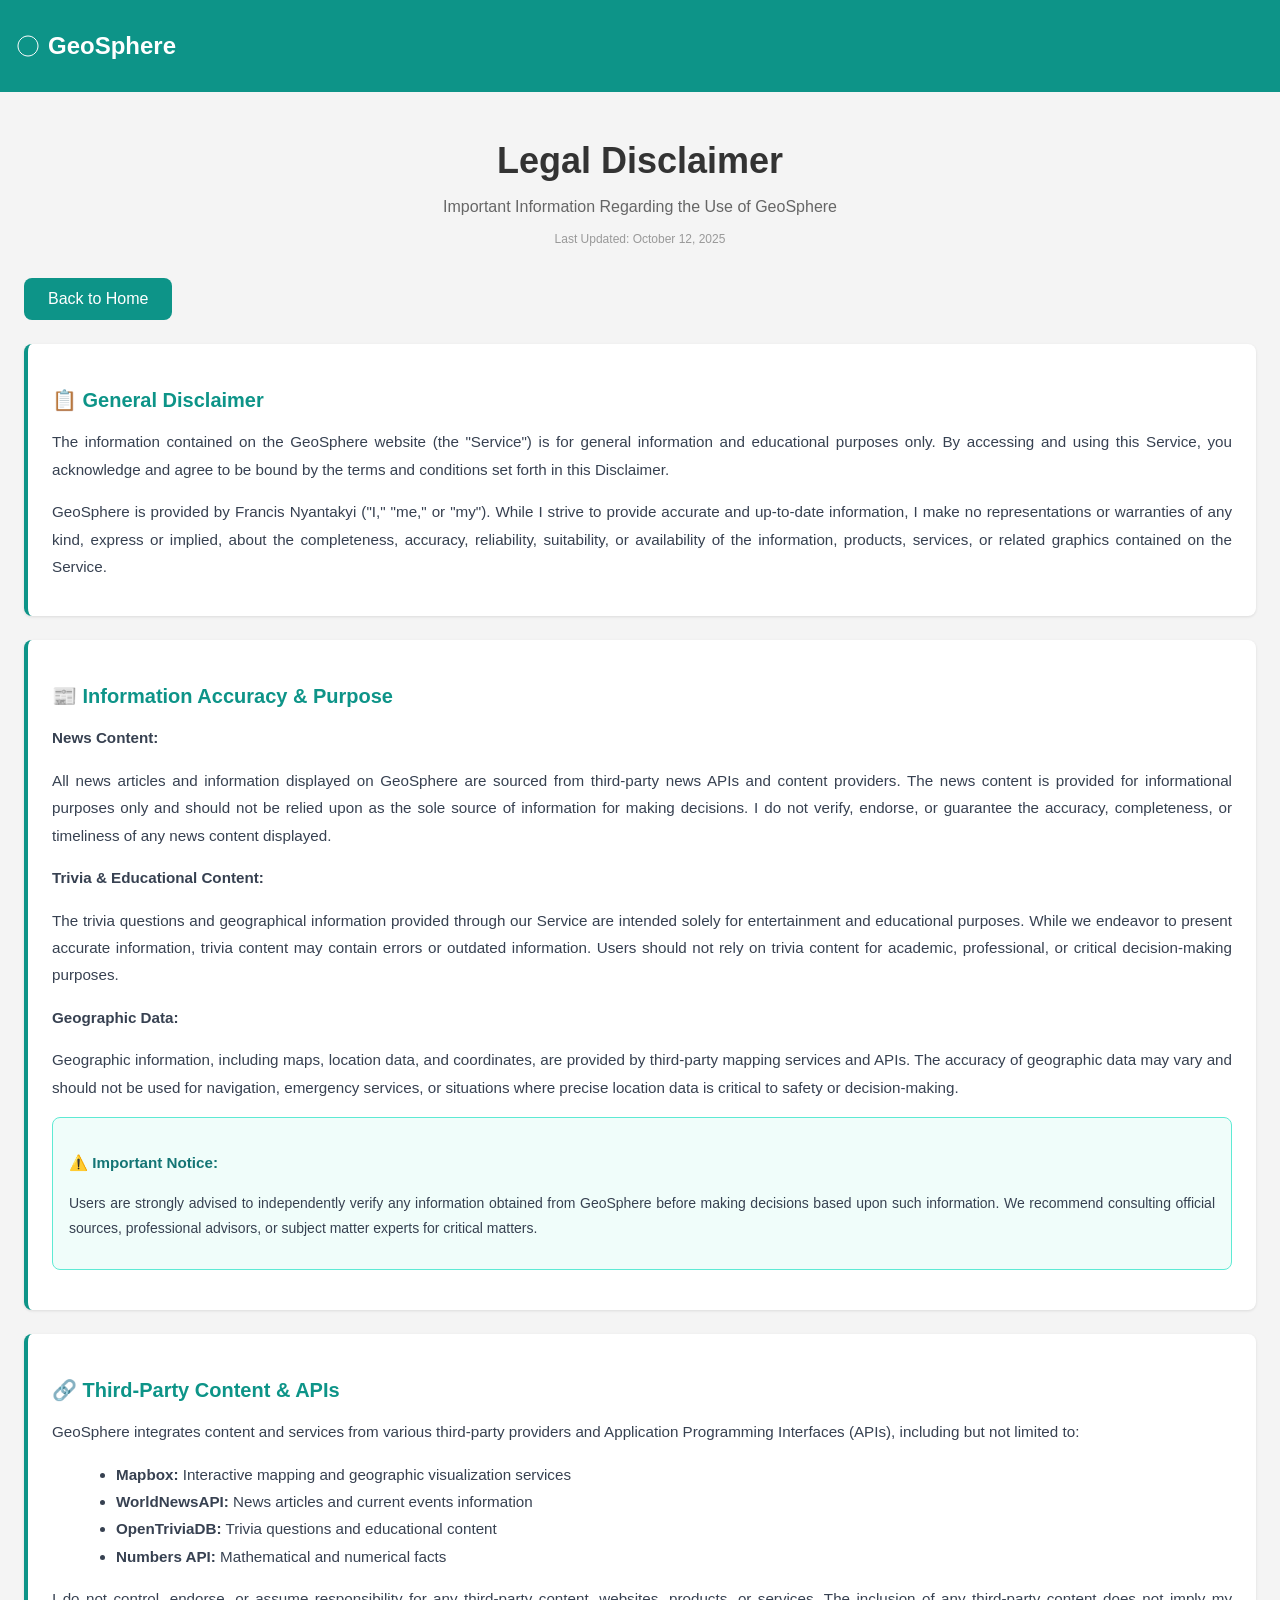
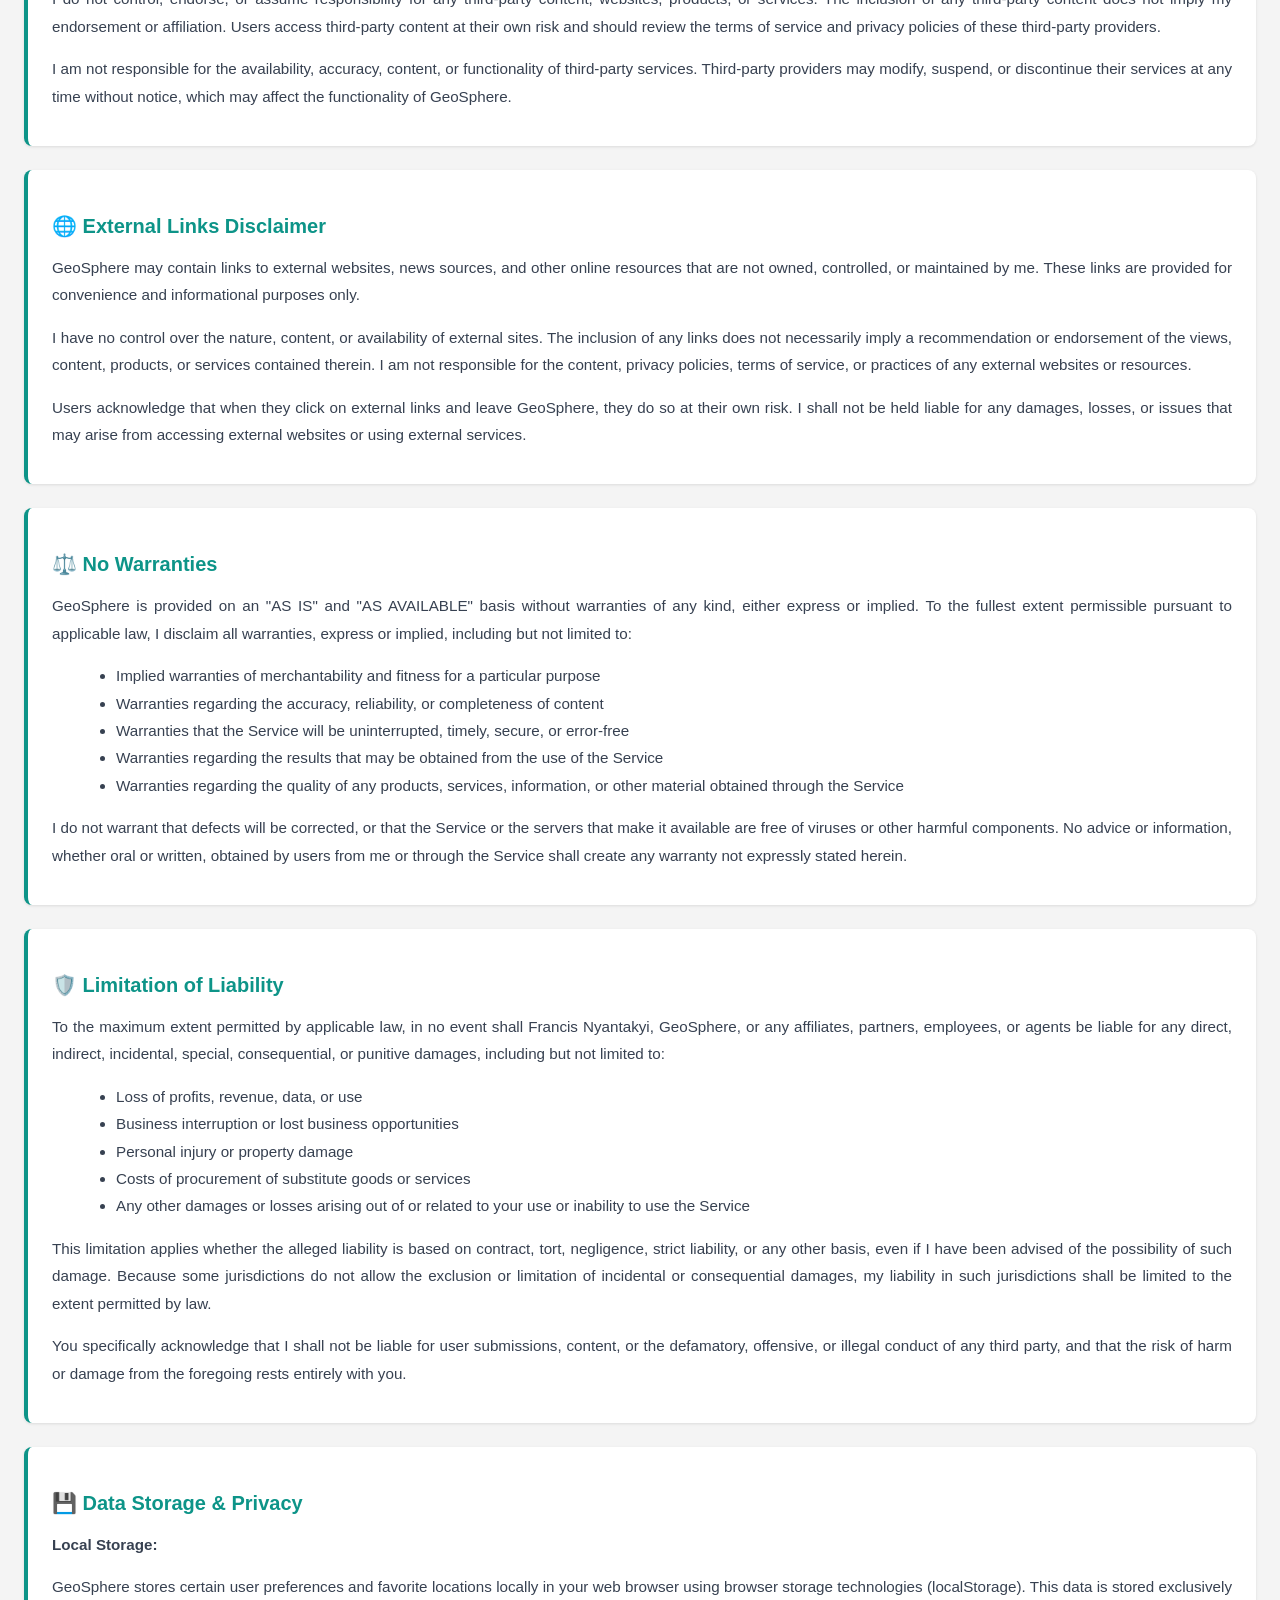
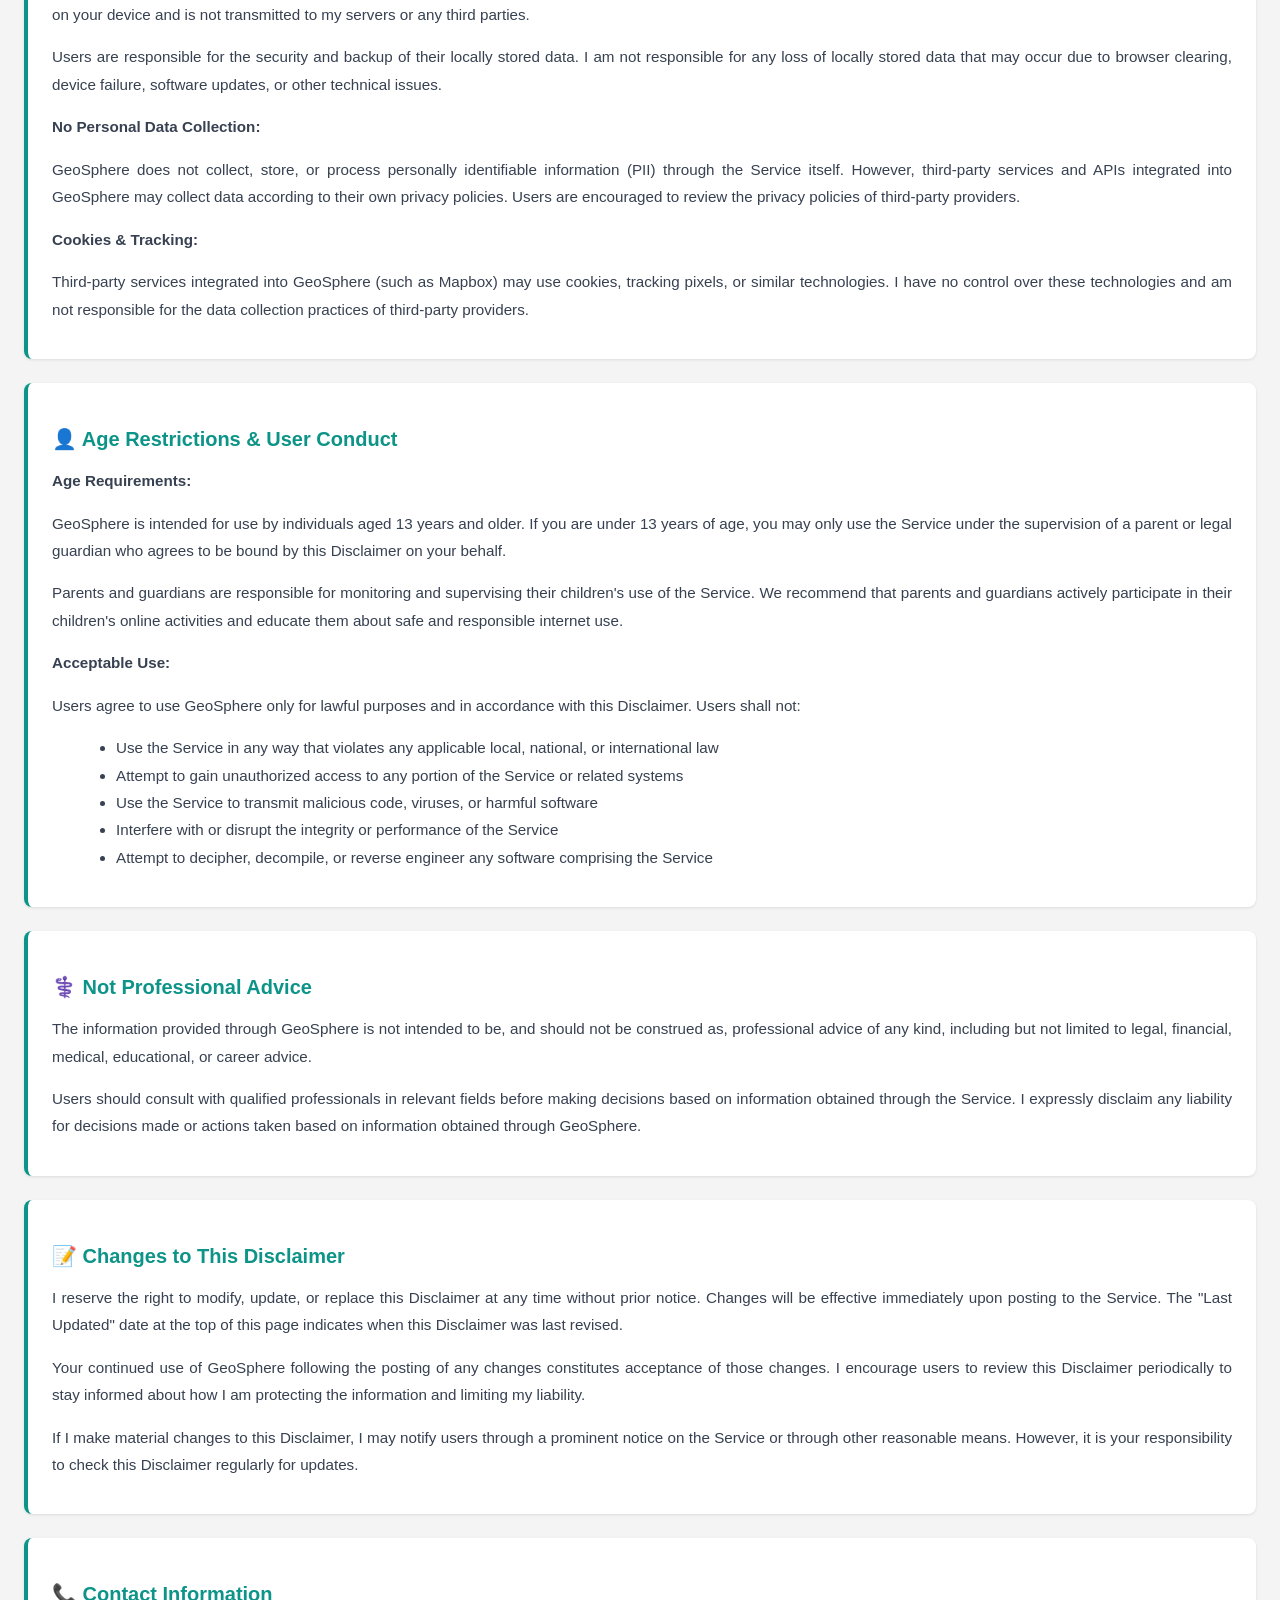
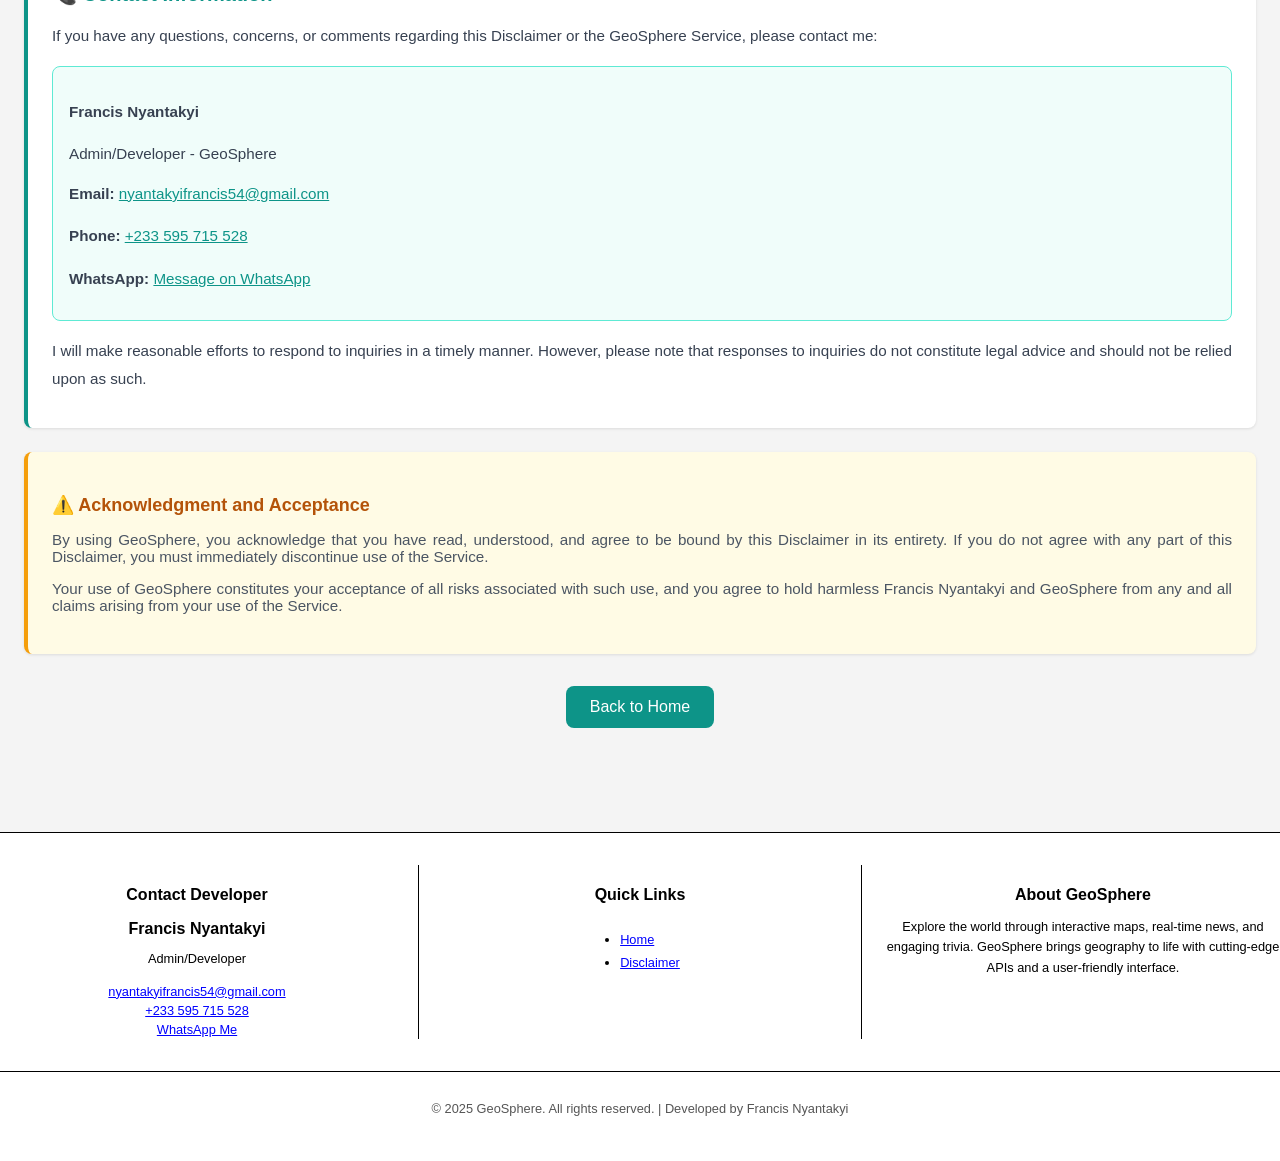
==== disclaimer.html @ 0ee75114 "final" ====
<!DOCTYPE html>
<html lang="en">

<head>
    <meta charset="UTF-8">
    <meta name="viewport" content="width=device-width, initial-scale=1.0">
    <meta name="description" content="GeoSphere Disclaimer - Terms, conditions, and legal information">
    <title>Disclaimer - GeoSphere</title>
    <link rel="icon" href="logo.png" type="image/png">

    <link href="https://api.mapbox.com/mapbox-gl-js/v3.15.0/mapbox-gl.css" rel="stylesheet">
    <script src="https://api.mapbox.com/mapbox-gl-js/v3.15.0/mapbox-gl.js"></script>

    <style>
        body {
            font-family: Arial, sans-serif;
            background-color: #f4f4f4;
            /* Equivalent to bg-gray-100 */
            color: #333;
            /* Equivalent to text-gray-800 */
            margin: 0;
            padding: 0;
        }

        .header {
            padding: 1rem;
            background-color: #0d9488;
            /* Equivalent to bg-teal-600 */
            color: white;
            display: flex;
            justify-content: space-between;
            align-items: center;
        }

        .header h1 {
            font-size: 1.5rem;
            font-weight: bold;
            display: flex;
            align-items: center;
            gap: 0.5rem;
        }

        .search-form {
            display: flex;
        }

        .search-input {
            padding: 0.5rem;
            border: 1px solid #ccc;
            border-radius: 0.25rem 0 0 0.25rem;
            color: black;
        }

        .search-button {
            background-color: white;
            color: #0d9488;
            padding: 0.5rem 1rem;
            border: none;
            border-radius: 0 0.25rem 0.25rem 0;
            font-weight: bold;
            cursor: pointer;
            transition: background-color 0.3s;
        }

        .main-container {
            max-width: 80rem;
            /* Adjusted for large container */
            margin: 0 auto;
            padding: 1.5rem;
        }

        /* Disclaimer Page Specific Styles (Kept as requested) */
        .disclaimer-section {
            background: white;
            border-left: 4px solid #0d9488;
            padding: 1.5rem;
            margin-bottom: 1.5rem;
            border-radius: 0.5rem;
            box-shadow: 0 1px 3px rgba(0, 0, 0, 0.1);
        }

        .disclaimer-section h3 {
            color: #0d9488;
            font-size: 1.25rem;
            font-weight: bold;
            margin-bottom: 1rem;
        }

        .disclaimer-section p,
        .disclaimer-section ul {
            color: #374151;
            line-height: 1.8;
            margin-bottom: 0.75rem;
        }

        .disclaimer-section ul {
            list-style-type: disc;
            margin-left: 1.5rem;
        }

        .legal-text {
            font-size: 0.95rem;
            text-align: justify;
        }

        /* Back to Home Button Styling */
        .back-home-button {
            display: inline-flex;
            align-items: center;
            gap: 0.5rem;
            background-color: #0d9488;
            color: white;
            padding: 0.75rem 1.5rem;
            border-radius: 0.5rem;
            text-decoration: none;
            transition: transform 0.2s;
        }

        .back-home-button:hover {
            background-color: #0b7a6f;
            transform: scale(1.05);
        }
    </style>
</head>

<body>

    <header class="header">
        <h1>
            <svg style="width: 1.5rem; height: 1.5rem;" viewBox="0 0 24 24" fill="none" stroke="currentColor">
                <path d="M12 2C6.48 2 2 6.48 2 12s4.48 10 10 10 10-4.48 10-10S17.52 2 12 2z">
                    <path d="M2 12h20">
                        <path
                            d="M12 2a15.3 15.3 0 0 1 4 10 15.3 15.3 0 0 1-4 10 15.3 15.3 0 0 1-4-10 15.3 15.3 0 0 1 4-10z">
            </svg>
            GeoSphere

    </header>

    <div class="main-container">

        <div style="text-align: center; margin-bottom: 2rem; margin-top: 1.5rem;">
            <h1 style="font-size: 2.25rem; font-weight: bold; color: #333; margin-bottom: 0.75rem;">Legal Disclaimer
            </h1>
            <p style="color: #666;">Important Information Regarding the Use of GeoSphere</p>
            <p style="font-size: 0.75rem; color: #999; margin-top: 0.5rem;">Last Updated: October 12, 2025</p>
        </div>

        <div style="margin-bottom: 1.5rem;">
            <a href="index.html" class="back-home-button">
                Back to Home
            </a>
        </div>

        <div class="disclaimer-section">
            <h3>📋 General Disclaimer</h3>
            <div class="legal-text">
                <p>
                    The information contained on the GeoSphere website (the "Service") is for general information and
                    educational purposes only. By accessing and using this Service, you acknowledge and agree to be
                    bound by the terms and conditions set forth in this Disclaimer.
                </p>
                <p>
                    GeoSphere is provided by Francis Nyantakyi ("I," "me," or "my"). While I strive to provide accurate
                    and up-to-date information, I make no representations or warranties of any kind, express or implied,
                    about the completeness, accuracy, reliability, suitability, or availability of the information,
                    products, services, or related graphics contained on the Service.
                </p>
            </div>
        </div>

        <div class="disclaimer-section">
            <h3>📰 Information Accuracy & Purpose</h3>
            <div class="legal-text">
                <p><strong>News Content:</strong></p>
                <p>
                    All news articles and information displayed on GeoSphere are sourced from third-party news APIs and
                    content providers. The news content is provided for informational purposes only and should not be
                    relied upon as the sole source of information for making decisions. I do not verify, endorse, or
                    guarantee the accuracy, completeness, or timeliness of any news content displayed.
                </p>

                <p><strong>Trivia & Educational Content:</strong></p>
                <p>
                    The trivia questions and geographical information provided through our Service are intended solely
                    for entertainment and educational purposes. While we endeavor to present accurate information,
                    trivia content may contain errors or outdated information. Users should not rely on trivia content
                    for academic, professional, or critical decision-making purposes.
                </p>

                <p><strong>Geographic Data:</strong></p>
                <p>
                    Geographic information, including maps, location data, and coordinates, are provided by third-party
                    mapping services and APIs. The accuracy of geographic data may vary and should not be used for
                    navigation, emergency services, or situations where precise location data is critical to safety or
                    decision-making.
                </p>

                <div
                    style="background: #f0fdfa; border: 1px solid #5eead4; padding: 1rem; border-radius: 0.5rem; margin: 1rem 0;">
                    <p style="font-weight: bold; color: #147575; margin-bottom: 0.5rem;">⚠️ Important Notice:</p>
                    <p style="font-size: 0.875rem;">
                        Users are strongly advised to independently verify any information obtained from GeoSphere
                        before making decisions based upon such information. We recommend consulting official sources,
                        professional advisors, or subject matter experts for critical matters.
                    </p>
                </div>
            </div>
        </div>

        <div class="disclaimer-section">
            <h3>🔗 Third-Party Content & APIs</h3>
            <div class="legal-text">
                <p>
                    GeoSphere integrates content and services from various third-party providers and Application
                    Programming Interfaces (APIs), including but not limited to:
                </p>
                <ul>
                    <li><strong>Mapbox:</strong> Interactive mapping and geographic visualization services</li>
                    <li><strong>WorldNewsAPI:</strong> News articles and current events information</li>
                    <li><strong>OpenTriviaDB:</strong> Trivia questions and educational content</li>
                    <li><strong>Numbers API:</strong> Mathematical and numerical facts</li>
                </ul>
                <p>
                    I do not control, endorse, or assume responsibility for any third-party content, websites, products,
                    or services. The inclusion of any third-party content does not imply my endorsement or affiliation.
                    Users access third-party content at their own risk and should review the terms of service and
                    privacy policies of these third-party providers.
                </p>
                <p>
                    I am not responsible for the availability, accuracy, content, or functionality of third-party
                    services. Third-party providers may modify, suspend, or discontinue their services at any time
                    without notice, which may affect the functionality of GeoSphere.
                </p>
            </div>
        </div>

        <div class="disclaimer-section">
            <h3>🌐 External Links Disclaimer</h3>
            <div class="legal-text">
                <p>
                    GeoSphere may contain links to external websites, news sources, and other online resources that are
                    not owned, controlled, or maintained by me. These links are provided for convenience and
                    informational purposes only.
                </p>
                <p>
                    I have no control over the nature, content, or availability of external sites. The inclusion of any
                    links does not necessarily imply a recommendation or endorsement of the views, content, products, or
                    services contained therein. I am not responsible for the content, privacy policies, terms of
                    service, or practices of any external websites or resources.
                </p>
                <p>
                    Users acknowledge that when they click on external links and leave GeoSphere, they do so at their
                    own risk. I shall not be held liable for any damages, losses, or issues that may arise from
                    accessing external websites or using external services.
                </p>
            </div>
        </div>

        <div class="disclaimer-section">
            <h3>⚖️ No Warranties</h3>
            <div class="legal-text">
                <p>
                    GeoSphere is provided on an "AS IS" and "AS AVAILABLE" basis without warranties of any kind, either
                    express or implied. To the fullest extent permissible pursuant to applicable law, I disclaim all
                    warranties, express or implied, including but not limited to:
                </p>
                <ul>
                    <li>Implied warranties of merchantability and fitness for a particular purpose</li>
                    <li>Warranties regarding the accuracy, reliability, or completeness of content</li>
                    <li>Warranties that the Service will be uninterrupted, timely, secure, or error-free</li>
                    <li>Warranties regarding the results that may be obtained from the use of the Service</li>
                    <li>Warranties regarding the quality of any products, services, information, or other material
                        obtained through the Service</li>
                </ul>
                <p>
                    I do not warrant that defects will be corrected, or that the Service or the servers that make it
                    available are free of viruses or other harmful components. No advice or information, whether oral or
                    written, obtained by users from me or through the Service shall create any warranty not expressly
                    stated herein.
                </p>
            </div>
        </div>

        <div class="disclaimer-section">
            <h3>🛡️ Limitation of Liability</h3>
            <div class="legal-text">
                <p>
                    To the maximum extent permitted by applicable law, in no event shall Francis Nyantakyi, GeoSphere,
                    or any affiliates, partners, employees, or agents be liable for any direct, indirect, incidental,
                    special, consequential, or punitive damages, including but not limited to:
                </p>
                <ul>
                    <li>Loss of profits, revenue, data, or use</li>
                    <li>Business interruption or lost business opportunities</li>
                    <li>Personal injury or property damage</li>
                    <li>Costs of procurement of substitute goods or services</li>
                    <li>Any other damages or losses arising out of or related to your use or inability to use the
                        Service</li>
                </ul>
                <p>
                    This limitation applies whether the alleged liability is based on contract, tort, negligence, strict
                    liability, or any other basis, even if I have been advised of the possibility of such damage.
                    Because some jurisdictions do not allow the exclusion or limitation of incidental or consequential
                    damages, my liability in such jurisdictions shall be limited to the extent permitted by law.
                </p>
                <p>
                    You specifically acknowledge that I shall not be liable for user submissions, content, or the
                    defamatory, offensive, or illegal conduct of any third party, and that the risk of harm or damage
                    from the foregoing rests entirely with you.
                </p>
            </div>
        </div>

        <div class="disclaimer-section">
            <h3>💾 Data Storage & Privacy</h3>
            <div class="legal-text">
                <p><strong>Local Storage:</strong></p>
                <p>
                    GeoSphere stores certain user preferences and favorite locations locally in your web browser using
                    browser storage technologies (localStorage). This data is stored exclusively on your device and is
                    not transmitted to my servers or any third parties.
                </p>
                <p>
                    Users are responsible for the security and backup of their locally stored data. I am not responsible
                    for any loss of locally stored data that may occur due to browser clearing, device failure, software
                    updates, or other technical issues.
                </p>

                <p><strong>No Personal Data Collection:</strong></p>
                <p>
                    GeoSphere does not collect, store, or process personally identifiable information (PII) through the
                    Service itself. However, third-party services and APIs integrated into GeoSphere may collect data
                    according to their own privacy policies. Users are encouraged to review the privacy policies of
                    third-party providers.
                </p>

                <p><strong>Cookies & Tracking:</strong></p>
                <p>
                    Third-party services integrated into GeoSphere (such as Mapbox) may use cookies, tracking pixels, or
                    similar technologies. I have no control over these technologies and am not responsible for the data
                    collection practices of third-party providers.
                </p>
            </div>
        </div>

        <div class="disclaimer-section">
            <h3>👤 Age Restrictions & User Conduct</h3>
            <div class="legal-text">
                <p><strong>Age Requirements:</strong></p>
                <p>
                    GeoSphere is intended for use by individuals aged 13 years and older. If you are under 13 years of
                    age, you may only use the Service under the supervision of a parent or legal guardian who agrees to
                    be bound by this Disclaimer on your behalf.
                </p>
                <p>
                    Parents and guardians are responsible for monitoring and supervising their children's use of the
                    Service. We recommend that parents and guardians actively participate in their children's online
                    activities and educate them about safe and responsible internet use.
                </p>

                <p><strong>Acceptable Use:</strong></p>
                <p>
                    Users agree to use GeoSphere only for lawful purposes and in accordance with this Disclaimer. Users
                    shall not:
                </p>
                <ul>
                    <li>Use the Service in any way that violates any applicable local, national, or international law
                    </li>
                    <li>Attempt to gain unauthorized access to any portion of the Service or related systems</li>
                    <li>Use the Service to transmit malicious code, viruses, or harmful software</li>
                    <li>Interfere with or disrupt the integrity or performance of the Service</li>
                    <li>Attempt to decipher, decompile, or reverse engineer any software comprising the Service</li>
                </ul>
            </div>
        </div>

        <div class="disclaimer-section">
            <h3>⚕️ Not Professional Advice</h3>
            <div class="legal-text">
                <p>
                    The information provided through GeoSphere is not intended to be, and should not be construed as,
                    professional advice of any kind, including but not limited to legal, financial, medical,
                    educational, or career advice.
                </p>
                <p>
                    Users should consult with qualified professionals in relevant fields before making decisions based
                    on information obtained through the Service. I expressly disclaim any liability for decisions made
                    or actions taken based on information obtained through GeoSphere.
                </p>
            </div>
        </div>

        <div class="disclaimer-section">
            <h3>📝 Changes to This Disclaimer</h3>
            <div class="legal-text">
                <p>
                    I reserve the right to modify, update, or replace this Disclaimer at any time without prior notice.
                    Changes will be effective immediately upon posting to the Service. The "Last Updated" date at the
                    top of this page indicates when this Disclaimer was last revised.
                </p>
                <p>
                    Your continued use of GeoSphere following the posting of any changes constitutes acceptance of those
                    changes. I encourage users to review this Disclaimer periodically to stay informed about how I am
                    protecting the information and limiting my liability.
                </p>
                <p>
                    If I make material changes to this Disclaimer, I may notify users through a prominent notice on the
                    Service or through other reasonable means. However, it is your responsibility to check this
                    Disclaimer regularly for updates.
                </p>
            </div>
        </div>

        <div class="disclaimer-section">
            <h3>📞 Contact Information</h3>
            <div class="legal-text">
                <p>
                    If you have any questions, concerns, or comments regarding this Disclaimer or the GeoSphere Service,
                    please contact me:
                </p>
                <div
                    style="background: #f0fdfa; border: 1px solid #5eead4; padding: 1rem; border-radius: 0.5rem; margin: 1rem 0;">
                    <p><strong>Francis Nyantakyi</strong></p>
                    <p>Admin/Developer - GeoSphere</p>
                    <p style="margin-top: 0.5rem;">
                        <strong>Email:</strong> <a href="mailto:nyantakyifrancis54@gmail.com"
                            style="color: #0d9488; text-decoration: underline;">nyantakyifrancis54@gmail.com</a>
                    </p>
                    <p>
                        <strong>Phone:</strong> <a href="tel:+233595715528"
                            style="color: #0d9488; text-decoration: underline;">+233 595 715 528</a>
                    </p>
                    <p>
                        <strong>WhatsApp:</strong> <a
                            href="https://wa.me/233595715528?text=Hello%20Francis%2C%0A%0AI%20have%20a%20question%20regarding%20the%20GeoSphere%20Disclaimer%3A%0A%0A"
                            target="_blank" style="color: #0d9488; text-decoration: underline;">Message on WhatsApp</a>
                    </p>
                </div>
                <p>
                    I will make reasonable efforts to respond to inquiries in a timely manner. However, please note that
                    responses to inquiries do not constitute legal advice and should not be relied upon as such.
                </p>
            </div>
        </div>

        <div
            style="background: #fffbe5; border-left: 4px solid #f59e0b; padding: 1.5rem; border-radius: 0.5rem; box-shadow: 0 1px 3px rgba(0, 0, 0, 0.1); margin-bottom: 2rem;">
            <h3 style="font-size: 1.125rem; font-weight: bold; color: #b45309; margin-bottom: 0.75rem;">⚠️
                Acknowledgment and Acceptance</h3>
            <p style="color: #4b5563; font-size: 0.95rem; text-align: justify;">
                By using GeoSphere, you acknowledge that you have read, understood, and agree to be bound by this
                Disclaimer in its entirety. If you do not agree with any part of this Disclaimer, you must immediately
                discontinue use of the Service.
            </p>
            <p style="color: #4b5563; font-size: 0.95rem; text-align: justify; margin-top: 0.75rem;">
                Your use of GeoSphere constitutes your acceptance of all risks associated with such use, and you agree
                to hold harmless Francis Nyantakyi and GeoSphere from any and all claims arising from your use of the
                Service.
            </p>
        </div>

        <div style="text-align: center; margin-bottom: 2rem;">
            <a href="index.html" class="back-home-button">
                Back to Home
            </a>
        </div>

    </div>

<footer style="color: black; background: white; margin-top: 3rem; padding: 2rem 0; border-top: 1px solid black;">
    <div class="max-w-7xl mx-auto px-4 py-8">
        <div style="display: flex; flex-direction: row; justify-content: space-around; width: 100%;">

            <div style="padding-right: 1.5rem; flex: 1 1 33.33%; border-right: 1px solid black; text-align: center;">
                <h4 style="font-size: 1rem; font-weight: bold; margin-bottom: 0.75rem;">Contact Developer</h4>
                <p style="font-weight: 600; margin-bottom: 0.25rem;">Francis Nyantakyi</p>
                <p style="font-size: 0.8rem; margin-bottom: 1rem;">Admin/Developer</p>

                <div style="line-height: 1.5;">
                    <a href="mailto:nyantakyifrancis54@gmail.com"
                        style="display: block; font-size: 0.8rem; color: blue; text-decoration: underline;">
                        nyantakyifrancis54@gmail.com
                    </a>

                    <a href="tel:+233595715528"
                        style="display: block; font-size: 0.8rem; color: blue; text-decoration: underline;">
                        +233 595 715 528
                    </a>

                    <a href="https://wa.me/233595715528?text=Hello%20Francis%2C%0A%0AI%27m%20reaching%20out%20regarding%20GeoSphere.%20I%20would%20like%20to%20discuss%3A%0A%0A"
                        target="_blank"
                        style="display: block; font-size: 0.8rem; color: blue; text-decoration: underline;">
                        WhatsApp Me
                    </a>
                </div>
            </div>

            <div
                style="padding-left: 1.5rem; padding-right: 1.5rem; flex: 1 1 33.33%; border-right: 1px solid black; text-align: center;">
                <h4 style="font-size: 1rem; font-weight: bold; margin-bottom: 0.75rem;">Quick Links</h4>
                <div style="display: inline-block;">
                    <ul style="list-style-type: disc; margin-left: 1.25rem; padding: 0; text-align: left;">
                        <li style="margin-bottom: 0.5rem; font-size: 0.8rem;">
                            <a href="index.html" style="color: blue; text-decoration: underline;">Home</a>
                        </li>
                        <li style="font-size: 0.8rem;">
                            <a href="disclaimer.html" style="color: blue; text-decoration: underline;">
                                Disclaimer
                            </a>
                        </li>
                    </ul>
                </div>
            </div>

            <div style="padding-left: 1.5rem; flex: 1 1 33.33%; text-align: center;">
                <h4 style="font-size: 1rem; font-weight: bold; margin-bottom: 0.75rem;">About GeoSphere</h4>
                <p style="font-size: 0.8rem; line-height: 1.6;">
                    Explore the world through interactive maps, real-time news, and engaging trivia.
                    GeoSphere brings geography to life with cutting-edge APIs and a user-friendly interface.
                </p>
            </div>

        </div>

        <div style="border-top: 1px solid black; margin-top: 2rem; padding-top: 1rem; text-align: center;">
            <p style="font-size: 0.8rem; color: #555;">
                © 2025 GeoSphere. All rights reserved. | Developed by Francis Nyantakyi
            </p>
        </div>
    </div>
</footer>

    <script type="module" src="./js/app.js"></script>

</body>

</html>
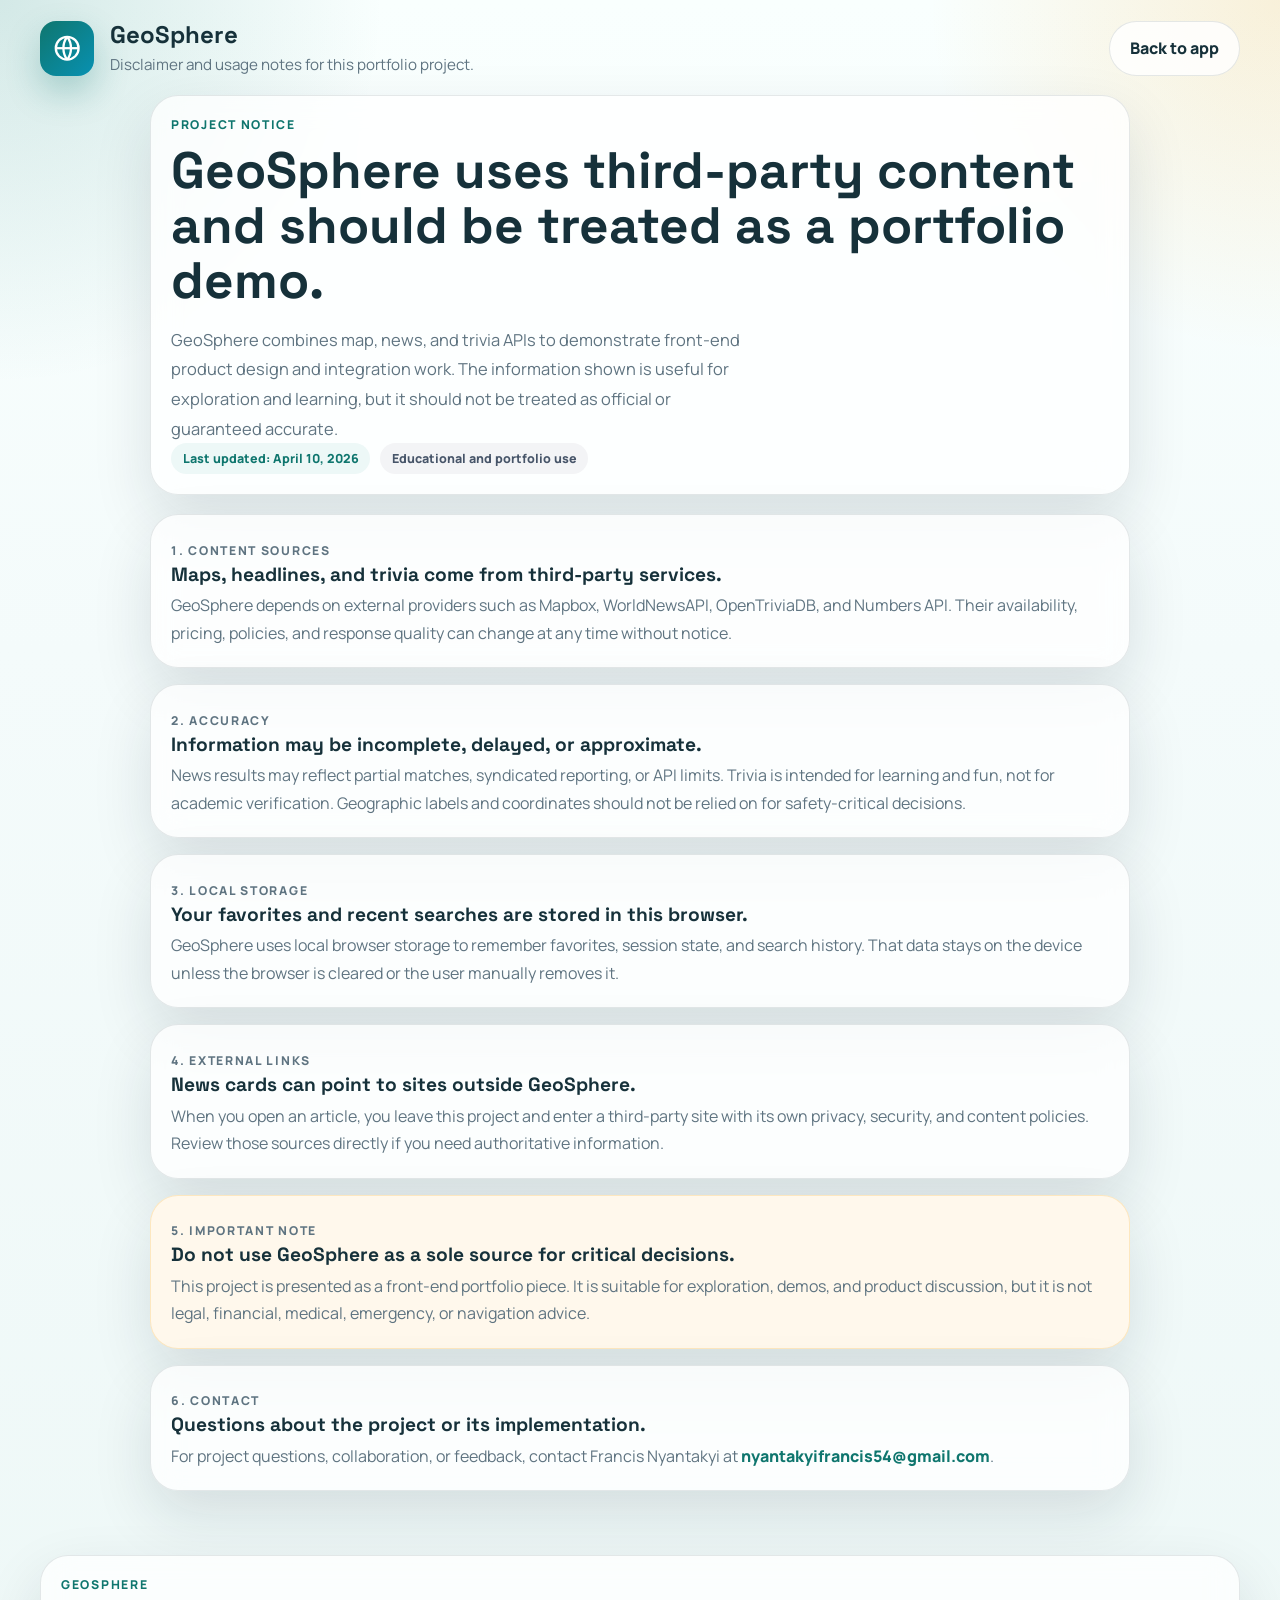
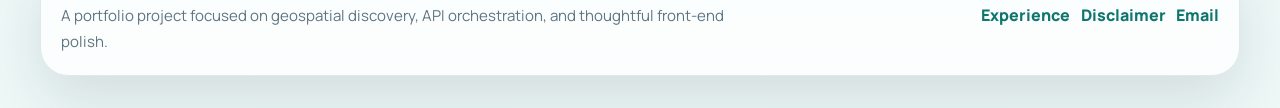
==== commit 13b257e4: "feat: prepare GeoSphere for Vercel deployment" ====
--- a/disclaimer.html
+++ b/disclaimer.html
@@ -4,535 +4,129 @@
 <head>
     <meta charset="UTF-8">
     <meta name="viewport" content="width=device-width, initial-scale=1.0">
-    <meta name="description" content="GeoSphere Disclaimer - Terms, conditions, and legal information">
-    <title>Disclaimer - GeoSphere</title>
+    <meta name="description" content="GeoSphere disclaimer and usage notes for third-party content, API data, and local browser storage.">
+    <title>GeoSphere | Disclaimer</title>
     <link rel="icon" href="logo.png" type="image/png">
 
-    <link href="https://api.mapbox.com/mapbox-gl-js/v3.15.0/mapbox-gl.css" rel="stylesheet">
-    <script src="https://api.mapbox.com/mapbox-gl-js/v3.15.0/mapbox-gl.js"></script>
+    <link rel="preconnect" href="https://fonts.googleapis.com">
+    <link rel="preconnect" href="https://fonts.gstatic.com" crossorigin>
+    <link
+        href="https://fonts.googleapis.com/css2?family=Manrope:wght@400;500;600;700;800&family=Space+Grotesk:wght@500;700&display=swap"
+        rel="stylesheet">
 
-    <style>
-        body {
-            font-family: Arial, sans-serif;
-            background-color: #f4f4f4;
-            /* Equivalent to bg-gray-100 */
-            color: #333;
-            /* Equivalent to text-gray-800 */
-            margin: 0;
-            padding: 0;
-        }
-
-        .header {
-            padding: 1rem;
-            background-color: #0d9488;
-            /* Equivalent to bg-teal-600 */
-            color: white;
-            display: flex;
-            justify-content: space-between;
-            align-items: center;
-        }
-
-        .header h1 {
-            font-size: 1.5rem;
-            font-weight: bold;
-            display: flex;
-            align-items: center;
-            gap: 0.5rem;
-        }
-
-        .search-form {
-            display: flex;
-        }
-
-        .search-input {
-            padding: 0.5rem;
-            border: 1px solid #ccc;
-            border-radius: 0.25rem 0 0 0.25rem;
-            color: black;
-        }
-
-        .search-button {
-            background-color: white;
-            color: #0d9488;
-            padding: 0.5rem 1rem;
-            border: none;
-            border-radius: 0 0.25rem 0.25rem 0;
-            font-weight: bold;
-            cursor: pointer;
-            transition: background-color 0.3s;
-        }
-
-        .main-container {
-            max-width: 80rem;
-            /* Adjusted for large container */
-            margin: 0 auto;
-            padding: 1.5rem;
-        }
-
-        /* Disclaimer Page Specific Styles (Kept as requested) */
-        .disclaimer-section {
-            background: white;
-            border-left: 4px solid #0d9488;
-            padding: 1.5rem;
-            margin-bottom: 1.5rem;
-            border-radius: 0.5rem;
-            box-shadow: 0 1px 3px rgba(0, 0, 0, 0.1);
-        }
-
-        .disclaimer-section h3 {
-            color: #0d9488;
-            font-size: 1.25rem;
-            font-weight: bold;
-            margin-bottom: 1rem;
-        }
-
-        .disclaimer-section p,
-        .disclaimer-section ul {
-            color: #374151;
-            line-height: 1.8;
-            margin-bottom: 0.75rem;
-        }
-
-        .disclaimer-section ul {
-            list-style-type: disc;
-            margin-left: 1.5rem;
-        }
-
-        .legal-text {
-            font-size: 0.95rem;
-            text-align: justify;
-        }
-
-        /* Back to Home Button Styling */
-        .back-home-button {
-            display: inline-flex;
-            align-items: center;
-            gap: 0.5rem;
-            background-color: #0d9488;
-            color: white;
-            padding: 0.75rem 1.5rem;
-            border-radius: 0.5rem;
-            text-decoration: none;
-            transition: transform 0.2s;
-        }
-
-        .back-home-button:hover {
-            background-color: #0b7a6f;
-            transform: scale(1.05);
-        }
-    </style>
+    <link rel="stylesheet" href="main.css">
 </head>
 
-<body>
-
-    <header class="header">
-        <h1>
-            <svg style="width: 1.5rem; height: 1.5rem;" viewBox="0 0 24 24" fill="none" stroke="currentColor">
-                <path d="M12 2C6.48 2 2 6.48 2 12s4.48 10 10 10 10-4.48 10-10S17.52 2 12 2z">
-                    <path d="M2 12h20">
-                        <path
-                            d="M12 2a15.3 15.3 0 0 1 4 10 15.3 15.3 0 0 1-4 10 15.3 15.3 0 0 1-4-10 15.3 15.3 0 0 1 4-10z">
-            </svg>
-            GeoSphere
-
-    </header>
-
-    <div class="main-container">
-
-        <div style="text-align: center; margin-bottom: 2rem; margin-top: 1.5rem;">
-            <h1 style="font-size: 2.25rem; font-weight: bold; color: #333; margin-bottom: 0.75rem;">Legal Disclaimer
-            </h1>
-            <p style="color: #666;">Important Information Regarding the Use of GeoSphere</p>
-            <p style="font-size: 0.75rem; color: #999; margin-top: 0.5rem;">Last Updated: October 12, 2025</p>
-        </div>
-
-        <div style="margin-bottom: 1.5rem;">
-            <a href="index.html" class="back-home-button">
-                Back to Home
-            </a>
-        </div>
-
-        <div class="disclaimer-section">
-            <h3>📋 General Disclaimer</h3>
-            <div class="legal-text">
-                <p>
-                    The information contained on the GeoSphere website (the "Service") is for general information and
-                    educational purposes only. By accessing and using this Service, you acknowledge and agree to be
-                    bound by the terms and conditions set forth in this Disclaimer.
-                </p>
-                <p>
-                    GeoSphere is provided by Francis Nyantakyi ("I," "me," or "my"). While I strive to provide accurate
-                    and up-to-date information, I make no representations or warranties of any kind, express or implied,
-                    about the completeness, accuracy, reliability, suitability, or availability of the information,
-                    products, services, or related graphics contained on the Service.
-                </p>
-            </div>
-        </div>
-
-        <div class="disclaimer-section">
-            <h3>📰 Information Accuracy & Purpose</h3>
-            <div class="legal-text">
-                <p><strong>News Content:</strong></p>
-                <p>
-                    All news articles and information displayed on GeoSphere are sourced from third-party news APIs and
-                    content providers. The news content is provided for informational purposes only and should not be
-                    relied upon as the sole source of information for making decisions. I do not verify, endorse, or
-                    guarantee the accuracy, completeness, or timeliness of any news content displayed.
-                </p>
-
-                <p><strong>Trivia & Educational Content:</strong></p>
-                <p>
-                    The trivia questions and geographical information provided through our Service are intended solely
-                    for entertainment and educational purposes. While we endeavor to present accurate information,
-                    trivia content may contain errors or outdated information. Users should not rely on trivia content
-                    for academic, professional, or critical decision-making purposes.
-                </p>
-
-                <p><strong>Geographic Data:</strong></p>
-                <p>
-                    Geographic information, including maps, location data, and coordinates, are provided by third-party
-                    mapping services and APIs. The accuracy of geographic data may vary and should not be used for
-                    navigation, emergency services, or situations where precise location data is critical to safety or
-                    decision-making.
-                </p>
-
-                <div
-                    style="background: #f0fdfa; border: 1px solid #5eead4; padding: 1rem; border-radius: 0.5rem; margin: 1rem 0;">
-                    <p style="font-weight: bold; color: #147575; margin-bottom: 0.5rem;">⚠️ Important Notice:</p>
-                    <p style="font-size: 0.875rem;">
-                        Users are strongly advised to independently verify any information obtained from GeoSphere
-                        before making decisions based upon such information. We recommend consulting official sources,
-                        professional advisors, or subject matter experts for critical matters.
-                    </p>
+<body class="site-body">
+    <div class="page-shell">
+        <header class="site-header">
+            <div class="brand">
+                <div class="brand-mark" aria-hidden="true">
+                    <svg viewBox="0 0 24 24" fill="none">
+                        <circle cx="12" cy="12" r="9"></circle>
+                        <path d="M3 12h18"></path>
+                        <path d="M12 3a15 15 0 0 1 0 18"></path>
+                        <path d="M12 3a15 15 0 0 0 0 18"></path>
+                    </svg>
                 </div>
-            </div>
-        </div>
-
-        <div class="disclaimer-section">
-            <h3>🔗 Third-Party Content & APIs</h3>
-            <div class="legal-text">
-                <p>
-                    GeoSphere integrates content and services from various third-party providers and Application
-                    Programming Interfaces (APIs), including but not limited to:
-                </p>
-                <ul>
-                    <li><strong>Mapbox:</strong> Interactive mapping and geographic visualization services</li>
-                    <li><strong>WorldNewsAPI:</strong> News articles and current events information</li>
-                    <li><strong>OpenTriviaDB:</strong> Trivia questions and educational content</li>
-                    <li><strong>Numbers API:</strong> Mathematical and numerical facts</li>
-                </ul>
-                <p>
-                    I do not control, endorse, or assume responsibility for any third-party content, websites, products,
-                    or services. The inclusion of any third-party content does not imply my endorsement or affiliation.
-                    Users access third-party content at their own risk and should review the terms of service and
-                    privacy policies of these third-party providers.
-                </p>
-                <p>
-                    I am not responsible for the availability, accuracy, content, or functionality of third-party
-                    services. Third-party providers may modify, suspend, or discontinue their services at any time
-                    without notice, which may affect the functionality of GeoSphere.
-                </p>
-            </div>
-        </div>
-
-        <div class="disclaimer-section">
-            <h3>🌐 External Links Disclaimer</h3>
-            <div class="legal-text">
-                <p>
-                    GeoSphere may contain links to external websites, news sources, and other online resources that are
-                    not owned, controlled, or maintained by me. These links are provided for convenience and
-                    informational purposes only.
-                </p>
-                <p>
-                    I have no control over the nature, content, or availability of external sites. The inclusion of any
-                    links does not necessarily imply a recommendation or endorsement of the views, content, products, or
-                    services contained therein. I am not responsible for the content, privacy policies, terms of
-                    service, or practices of any external websites or resources.
-                </p>
-                <p>
-                    Users acknowledge that when they click on external links and leave GeoSphere, they do so at their
-                    own risk. I shall not be held liable for any damages, losses, or issues that may arise from
-                    accessing external websites or using external services.
-                </p>
-            </div>
-        </div>
-
-        <div class="disclaimer-section">
-            <h3>⚖️ No Warranties</h3>
-            <div class="legal-text">
-                <p>
-                    GeoSphere is provided on an "AS IS" and "AS AVAILABLE" basis without warranties of any kind, either
-                    express or implied. To the fullest extent permissible pursuant to applicable law, I disclaim all
-                    warranties, express or implied, including but not limited to:
-                </p>
-                <ul>
-                    <li>Implied warranties of merchantability and fitness for a particular purpose</li>
-                    <li>Warranties regarding the accuracy, reliability, or completeness of content</li>
-                    <li>Warranties that the Service will be uninterrupted, timely, secure, or error-free</li>
-                    <li>Warranties regarding the results that may be obtained from the use of the Service</li>
-                    <li>Warranties regarding the quality of any products, services, information, or other material
-                        obtained through the Service</li>
-                </ul>
-                <p>
-                    I do not warrant that defects will be corrected, or that the Service or the servers that make it
-                    available are free of viruses or other harmful components. No advice or information, whether oral or
-                    written, obtained by users from me or through the Service shall create any warranty not expressly
-                    stated herein.
-                </p>
-            </div>
-        </div>
-
-        <div class="disclaimer-section">
-            <h3>🛡️ Limitation of Liability</h3>
-            <div class="legal-text">
-                <p>
-                    To the maximum extent permitted by applicable law, in no event shall Francis Nyantakyi, GeoSphere,
-                    or any affiliates, partners, employees, or agents be liable for any direct, indirect, incidental,
-                    special, consequential, or punitive damages, including but not limited to:
-                </p>
-                <ul>
-                    <li>Loss of profits, revenue, data, or use</li>
-                    <li>Business interruption or lost business opportunities</li>
-                    <li>Personal injury or property damage</li>
-                    <li>Costs of procurement of substitute goods or services</li>
-                    <li>Any other damages or losses arising out of or related to your use or inability to use the
-                        Service</li>
-                </ul>
-                <p>
-                    This limitation applies whether the alleged liability is based on contract, tort, negligence, strict
-                    liability, or any other basis, even if I have been advised of the possibility of such damage.
-                    Because some jurisdictions do not allow the exclusion or limitation of incidental or consequential
-                    damages, my liability in such jurisdictions shall be limited to the extent permitted by law.
-                </p>
-                <p>
-                    You specifically acknowledge that I shall not be liable for user submissions, content, or the
-                    defamatory, offensive, or illegal conduct of any third party, and that the risk of harm or damage
-                    from the foregoing rests entirely with you.
-                </p>
-            </div>
-        </div>
-
-        <div class="disclaimer-section">
-            <h3>💾 Data Storage & Privacy</h3>
-            <div class="legal-text">
-                <p><strong>Local Storage:</strong></p>
-                <p>
-                    GeoSphere stores certain user preferences and favorite locations locally in your web browser using
-                    browser storage technologies (localStorage). This data is stored exclusively on your device and is
-                    not transmitted to my servers or any third parties.
-                </p>
-                <p>
-                    Users are responsible for the security and backup of their locally stored data. I am not responsible
-                    for any loss of locally stored data that may occur due to browser clearing, device failure, software
-                    updates, or other technical issues.
-                </p>
-
-                <p><strong>No Personal Data Collection:</strong></p>
-                <p>
-                    GeoSphere does not collect, store, or process personally identifiable information (PII) through the
-                    Service itself. However, third-party services and APIs integrated into GeoSphere may collect data
-                    according to their own privacy policies. Users are encouraged to review the privacy policies of
-                    third-party providers.
-                </p>
-
-                <p><strong>Cookies & Tracking:</strong></p>
-                <p>
-                    Third-party services integrated into GeoSphere (such as Mapbox) may use cookies, tracking pixels, or
-                    similar technologies. I have no control over these technologies and am not responsible for the data
-                    collection practices of third-party providers.
-                </p>
-            </div>
-        </div>
-
-        <div class="disclaimer-section">
-            <h3>👤 Age Restrictions & User Conduct</h3>
-            <div class="legal-text">
-                <p><strong>Age Requirements:</strong></p>
-                <p>
-                    GeoSphere is intended for use by individuals aged 13 years and older. If you are under 13 years of
-                    age, you may only use the Service under the supervision of a parent or legal guardian who agrees to
-                    be bound by this Disclaimer on your behalf.
-                </p>
-                <p>
-                    Parents and guardians are responsible for monitoring and supervising their children's use of the
-                    Service. We recommend that parents and guardians actively participate in their children's online
-                    activities and educate them about safe and responsible internet use.
-                </p>
-
-                <p><strong>Acceptable Use:</strong></p>
-                <p>
-                    Users agree to use GeoSphere only for lawful purposes and in accordance with this Disclaimer. Users
-                    shall not:
-                </p>
-                <ul>
-                    <li>Use the Service in any way that violates any applicable local, national, or international law
-                    </li>
-                    <li>Attempt to gain unauthorized access to any portion of the Service or related systems</li>
-                    <li>Use the Service to transmit malicious code, viruses, or harmful software</li>
-                    <li>Interfere with or disrupt the integrity or performance of the Service</li>
-                    <li>Attempt to decipher, decompile, or reverse engineer any software comprising the Service</li>
-                </ul>
-            </div>
-        </div>
-
-        <div class="disclaimer-section">
-            <h3>⚕️ Not Professional Advice</h3>
-            <div class="legal-text">
-                <p>
-                    The information provided through GeoSphere is not intended to be, and should not be construed as,
-                    professional advice of any kind, including but not limited to legal, financial, medical,
-                    educational, or career advice.
-                </p>
-                <p>
-                    Users should consult with qualified professionals in relevant fields before making decisions based
-                    on information obtained through the Service. I expressly disclaim any liability for decisions made
-                    or actions taken based on information obtained through GeoSphere.
-                </p>
-            </div>
-        </div>
-
-        <div class="disclaimer-section">
-            <h3>📝 Changes to This Disclaimer</h3>
-            <div class="legal-text">
-                <p>
-                    I reserve the right to modify, update, or replace this Disclaimer at any time without prior notice.
-                    Changes will be effective immediately upon posting to the Service. The "Last Updated" date at the
-                    top of this page indicates when this Disclaimer was last revised.
-                </p>
-                <p>
-                    Your continued use of GeoSphere following the posting of any changes constitutes acceptance of those
-                    changes. I encourage users to review this Disclaimer periodically to stay informed about how I am
-                    protecting the information and limiting my liability.
-                </p>
-                <p>
-                    If I make material changes to this Disclaimer, I may notify users through a prominent notice on the
-                    Service or through other reasonable means. However, it is your responsibility to check this
-                    Disclaimer regularly for updates.
-                </p>
-            </div>
-        </div>
-
-        <div class="disclaimer-section">
-            <h3>📞 Contact Information</h3>
-            <div class="legal-text">
-                <p>
-                    If you have any questions, concerns, or comments regarding this Disclaimer or the GeoSphere Service,
-                    please contact me:
-                </p>
-                <div
-                    style="background: #f0fdfa; border: 1px solid #5eead4; padding: 1rem; border-radius: 0.5rem; margin: 1rem 0;">
-                    <p><strong>Francis Nyantakyi</strong></p>
-                    <p>Admin/Developer - GeoSphere</p>
-                    <p style="margin-top: 0.5rem;">
-                        <strong>Email:</strong> <a href="mailto:nyantakyifrancis54@gmail.com"
-                            style="color: #0d9488; text-decoration: underline;">nyantakyifrancis54@gmail.com</a>
-                    </p>
-                    <p>
-                        <strong>Phone:</strong> <a href="tel:+233595715528"
-                            style="color: #0d9488; text-decoration: underline;">+233 595 715 528</a>
-                    </p>
-                    <p>
-                        <strong>WhatsApp:</strong> <a
-                            href="https://wa.me/233595715528?text=Hello%20Francis%2C%0A%0AI%20have%20a%20question%20regarding%20the%20GeoSphere%20Disclaimer%3A%0A%0A"
-                            target="_blank" style="color: #0d9488; text-decoration: underline;">Message on WhatsApp</a>
-                    </p>
-                </div>
-                <p>
-                    I will make reasonable efforts to respond to inquiries in a timely manner. However, please note that
-                    responses to inquiries do not constitute legal advice and should not be relied upon as such.
-                </p>
-            </div>
-        </div>
-
-        <div
-            style="background: #fffbe5; border-left: 4px solid #f59e0b; padding: 1.5rem; border-radius: 0.5rem; box-shadow: 0 1px 3px rgba(0, 0, 0, 0.1); margin-bottom: 2rem;">
-            <h3 style="font-size: 1.125rem; font-weight: bold; color: #b45309; margin-bottom: 0.75rem;">⚠️
-                Acknowledgment and Acceptance</h3>
-            <p style="color: #4b5563; font-size: 0.95rem; text-align: justify;">
-                By using GeoSphere, you acknowledge that you have read, understood, and agree to be bound by this
-                Disclaimer in its entirety. If you do not agree with any part of this Disclaimer, you must immediately
-                discontinue use of the Service.
-            </p>
-            <p style="color: #4b5563; font-size: 0.95rem; text-align: justify; margin-top: 0.75rem;">
-                Your use of GeoSphere constitutes your acceptance of all risks associated with such use, and you agree
-                to hold harmless Francis Nyantakyi and GeoSphere from any and all claims arising from your use of the
-                Service.
-            </p>
-        </div>
-
-        <div style="text-align: center; margin-bottom: 2rem;">
-            <a href="index.html" class="back-home-button">
-                Back to Home
-            </a>
-        </div>
-
-    </div>
-
-<footer style="color: black; background: white; margin-top: 3rem; padding: 2rem 0; border-top: 1px solid black;">
-    <div class="max-w-7xl mx-auto px-4 py-8">
-        <div style="display: flex; flex-direction: row; justify-content: space-around; width: 100%;">
-
-            <div style="padding-right: 1.5rem; flex: 1 1 33.33%; border-right: 1px solid black; text-align: center;">
-                <h4 style="font-size: 1rem; font-weight: bold; margin-bottom: 0.75rem;">Contact Developer</h4>
-                <p style="font-weight: 600; margin-bottom: 0.25rem;">Francis Nyantakyi</p>
-                <p style="font-size: 0.8rem; margin-bottom: 1rem;">Admin/Developer</p>
-
-                <div style="line-height: 1.5;">
-                    <a href="mailto:nyantakyifrancis54@gmail.com"
-                        style="display: block; font-size: 0.8rem; color: blue; text-decoration: underline;">
-                        nyantakyifrancis54@gmail.com
-                    </a>
-
-                    <a href="tel:+233595715528"
-                        style="display: block; font-size: 0.8rem; color: blue; text-decoration: underline;">
-                        +233 595 715 528
-                    </a>
-
-                    <a href="https://wa.me/233595715528?text=Hello%20Francis%2C%0A%0AI%27m%20reaching%20out%20regarding%20GeoSphere.%20I%20would%20like%20to%20discuss%3A%0A%0A"
-                        target="_blank"
-                        style="display: block; font-size: 0.8rem; color: blue; text-decoration: underline;">
-                        WhatsApp Me
-                    </a>
+                <div>
+                    <a href="index.html" class="brand-name">GeoSphere</a>
+                    <p class="brand-tagline">Disclaimer and usage notes for this portfolio project.</p>
                 </div>
             </div>
 
-            <div
-                style="padding-left: 1.5rem; padding-right: 1.5rem; flex: 1 1 33.33%; border-right: 1px solid black; text-align: center;">
-                <h4 style="font-size: 1rem; font-weight: bold; margin-bottom: 0.75rem;">Quick Links</h4>
-                <div style="display: inline-block;">
-                    <ul style="list-style-type: disc; margin-left: 1.25rem; padding: 0; text-align: left;">
-                        <li style="margin-bottom: 0.5rem; font-size: 0.8rem;">
-                            <a href="index.html" style="color: blue; text-decoration: underline;">Home</a>
-                        </li>
-                        <li style="font-size: 0.8rem;">
-                            <a href="disclaimer.html" style="color: blue; text-decoration: underline;">
-                                Disclaimer
-                            </a>
-                        </li>
-                    </ul>
+            <a href="index.html" class="button button-secondary">Back to app</a>
+        </header>
+
+        <main class="legal-page">
+            <section class="panel legal-hero">
+                <p class="eyebrow">Project Notice</p>
+                <h1>GeoSphere uses third-party content and should be treated as a portfolio demo.</h1>
+                <p class="hero-text">
+                    GeoSphere combines map, news, and trivia APIs to demonstrate front-end product design and integration work.
+                    The information shown is useful for exploration and learning, but it should not be treated as official or
+                    guaranteed accurate.
+                </p>
+                <div class="legal-meta">
+                    <span class="pill">Last updated: April 10, 2026</span>
+                    <span class="pill pill-muted">Educational and portfolio use</span>
+                </div>
+            </section>
+
+            <section class="legal-layout">
+                <article class="panel legal-card">
+                    <p class="eyebrow">1. Content Sources</p>
+                    <h2>Maps, headlines, and trivia come from third-party services.</h2>
+                    <p>
+                        GeoSphere depends on external providers such as Mapbox, WorldNewsAPI, OpenTriviaDB, and Numbers API.
+                        Their availability, pricing, policies, and response quality can change at any time without notice.
+                    </p>
+                </article>
+
+                <article class="panel legal-card">
+                    <p class="eyebrow">2. Accuracy</p>
+                    <h2>Information may be incomplete, delayed, or approximate.</h2>
+                    <p>
+                        News results may reflect partial matches, syndicated reporting, or API limits. Trivia is intended for
+                        learning and fun, not for academic verification. Geographic labels and coordinates should not be relied
+                        on for safety-critical decisions.
+                    </p>
+                </article>
+
+                <article class="panel legal-card">
+                    <p class="eyebrow">3. Local Storage</p>
+                    <h2>Your favorites and recent searches are stored in this browser.</h2>
+                    <p>
+                        GeoSphere uses local browser storage to remember favorites, session state, and search history. That data
+                        stays on the device unless the browser is cleared or the user manually removes it.
+                    </p>
+                </article>
+
+                <article class="panel legal-card">
+                    <p class="eyebrow">4. External Links</p>
+                    <h2>News cards can point to sites outside GeoSphere.</h2>
+                    <p>
+                        When you open an article, you leave this project and enter a third-party site with its own privacy,
+                        security, and content policies. Review those sources directly if you need authoritative information.
+                    </p>
+                </article>
+
+                <article class="panel legal-card legal-alert">
+                    <p class="eyebrow">5. Important Note</p>
+                    <h2>Do not use GeoSphere as a sole source for critical decisions.</h2>
+                    <p>
+                        This project is presented as a front-end portfolio piece. It is suitable for exploration, demos, and
+                        product discussion, but it is not legal, financial, medical, emergency, or navigation advice.
+                    </p>
+                </article>
+
+                <article class="panel legal-card">
+                    <p class="eyebrow">6. Contact</p>
+                    <h2>Questions about the project or its implementation.</h2>
+                    <p>
+                        For project questions, collaboration, or feedback, contact Francis Nyantakyi at
+                        <a href="mailto:nyantakyifrancis54@gmail.com" class="back-link">nyantakyifrancis54@gmail.com</a>.
+                    </p>
+                </article>
+            </section>
+        </main>
+
+        <footer class="site-footer">
+            <div class="panel footer-panel">
+                <div>
+                    <p class="eyebrow">GeoSphere</p>
+                    <p class="small-copy">
+                        A portfolio project focused on geospatial discovery, API orchestration, and thoughtful front-end polish.
+                    </p>
+                </div>
+                <div class="footer-links">
+                    <a href="index.html">Experience</a>
+                    <a href="disclaimer.html">Disclaimer</a>
+                    <a href="mailto:nyantakyifrancis54@gmail.com">Email</a>
                 </div>
             </div>
-
-            <div style="padding-left: 1.5rem; flex: 1 1 33.33%; text-align: center;">
-                <h4 style="font-size: 1rem; font-weight: bold; margin-bottom: 0.75rem;">About GeoSphere</h4>
-                <p style="font-size: 0.8rem; line-height: 1.6;">
-                    Explore the world through interactive maps, real-time news, and engaging trivia.
-                    GeoSphere brings geography to life with cutting-edge APIs and a user-friendly interface.
-                </p>
-            </div>
-
-        </div>
-
-        <div style="border-top: 1px solid black; margin-top: 2rem; padding-top: 1rem; text-align: center;">
-            <p style="font-size: 0.8rem; color: #555;">
-                © 2025 GeoSphere. All rights reserved. | Developed by Francis Nyantakyi
-            </p>
-        </div>
+        </footer>
     </div>
-</footer>
-
-    <script type="module" src="./js/app.js"></script>
-
 </body>
 
-</html>+</html>
--- a/main.css
+++ b/main.css
@@ -0,0 +1,943 @@
+:root {
+    --bg: #f4fbfb;
+    --bg-deep: #dff4f1;
+    --surface: rgba(255, 255, 255, 0.76);
+    --surface-strong: #ffffff;
+    --surface-muted: #f3f7f7;
+    --text: #16313a;
+    --muted: #5f7481;
+    --border: rgba(22, 49, 58, 0.11);
+    --primary: #0f766e;
+    --primary-deep: #115e59;
+    --accent: #f59e0b;
+    --accent-deep: #d97706;
+    --danger: #b91c1c;
+    --danger-soft: #fff1f2;
+    --shadow: 0 24px 60px rgba(15, 34, 46, 0.12);
+    --radius-xl: 28px;
+    --radius-lg: 22px;
+    --radius-md: 18px;
+}
+
+*,
+*::before,
+*::after {
+    box-sizing: border-box;
+}
+
+html {
+    scroll-behavior: smooth;
+}
+
+body.site-body {
+    margin: 0;
+    min-height: 100vh;
+    font-family: 'Manrope', sans-serif;
+    color: var(--text);
+    background:
+        radial-gradient(circle at top left, rgba(15, 118, 110, 0.16), transparent 24rem),
+        radial-gradient(circle at top right, rgba(245, 158, 11, 0.15), transparent 22rem),
+        linear-gradient(180deg, #f9fffe 0%, var(--bg) 38%, #eef8f7 100%);
+}
+
+img {
+    display: block;
+    max-width: 100%;
+}
+
+button,
+input {
+    font: inherit;
+}
+
+a {
+    color: inherit;
+}
+
+.hidden {
+    display: none !important;
+}
+
+.sr-only {
+    position: absolute;
+    width: 1px;
+    height: 1px;
+    padding: 0;
+    margin: -1px;
+    overflow: hidden;
+    clip: rect(0, 0, 0, 0);
+    white-space: nowrap;
+    border: 0;
+}
+
+.page-shell {
+    min-height: 100vh;
+}
+
+.site-header,
+.page-content,
+.site-footer {
+    width: min(1200px, calc(100% - 2rem));
+    margin: 0 auto;
+}
+
+.site-header {
+    display: flex;
+    align-items: center;
+    justify-content: space-between;
+    gap: 1.5rem;
+    padding-top: 1.2rem;
+}
+
+.brand {
+    display: flex;
+    align-items: center;
+    gap: 0.95rem;
+}
+
+.brand-mark {
+    width: 3.4rem;
+    height: 3.4rem;
+    display: grid;
+    place-items: center;
+    border-radius: 1rem;
+    color: #ffffff;
+    background: linear-gradient(135deg, var(--primary), #0891b2);
+    box-shadow: 0 16px 34px rgba(15, 118, 110, 0.28);
+}
+
+.brand-mark svg {
+    width: 1.9rem;
+    height: 1.9rem;
+    stroke: currentColor;
+    stroke-width: 1.8;
+}
+
+.brand-name {
+    display: inline-block;
+    text-decoration: none;
+    font-family: 'Space Grotesk', sans-serif;
+    font-size: 1.5rem;
+    font-weight: 700;
+}
+
+.brand-tagline {
+    margin: 0.2rem 0 0;
+    color: var(--muted);
+    font-size: 0.95rem;
+    line-height: 1.6;
+}
+
+.search-bar {
+    display: flex;
+    align-items: center;
+    gap: 0.8rem;
+    width: min(30rem, 100%);
+}
+
+.search-bar input {
+    flex: 1;
+    min-width: 0;
+    padding: 0.95rem 1.1rem;
+    border: 1px solid var(--border);
+    border-radius: 999px;
+    background: rgba(255, 255, 255, 0.88);
+    color: var(--text);
+    box-shadow: inset 0 1px 0 rgba(255, 255, 255, 0.7);
+}
+
+.search-bar input:focus {
+    outline: 2px solid rgba(15, 118, 110, 0.2);
+    border-color: rgba(15, 118, 110, 0.4);
+}
+
+.button {
+    display: inline-flex;
+    align-items: center;
+    justify-content: center;
+    gap: 0.5rem;
+    padding: 0.95rem 1.25rem;
+    border: 1px solid transparent;
+    border-radius: 999px;
+    font-weight: 800;
+    text-decoration: none;
+    cursor: pointer;
+    transition:
+        transform 0.2s ease,
+        box-shadow 0.2s ease,
+        border-color 0.2s ease,
+        background-color 0.2s ease;
+}
+
+.button:hover {
+    transform: translateY(-1px);
+}
+
+.button-primary {
+    color: #ffffff;
+    background: linear-gradient(135deg, var(--primary), #0b8b83);
+    box-shadow: 0 14px 28px rgba(15, 118, 110, 0.24);
+}
+
+.button-primary.is-saved {
+    background: linear-gradient(135deg, var(--accent), var(--accent-deep));
+    box-shadow: 0 14px 28px rgba(217, 119, 6, 0.24);
+}
+
+.button-secondary {
+    color: var(--text);
+    background: rgba(255, 255, 255, 0.82);
+    border-color: var(--border);
+}
+
+.button-accent {
+    color: #ffffff;
+    background: linear-gradient(135deg, var(--accent), var(--accent-deep));
+    box-shadow: 0 14px 28px rgba(217, 119, 6, 0.22);
+}
+
+.button-small {
+    padding: 0.82rem 1rem;
+    font-size: 0.94rem;
+}
+
+.page-content {
+    padding: 1.1rem 0 4rem;
+}
+
+.panel {
+    border: 1px solid var(--border);
+    border-radius: var(--radius-xl);
+    background: var(--surface);
+    backdrop-filter: blur(14px);
+    box-shadow: var(--shadow);
+}
+
+.hero {
+    display: grid;
+    grid-template-columns: minmax(0, 1.3fr) minmax(19rem, 1fr);
+    gap: 1.5rem;
+    padding: clamp(1.5rem, 2vw, 2.25rem);
+}
+
+.eyebrow {
+    margin: 0 0 0.6rem;
+    color: var(--primary);
+    text-transform: uppercase;
+    letter-spacing: 0.14em;
+    font-size: 0.76rem;
+    font-weight: 800;
+}
+
+.hero h1,
+.section-heading h2,
+.section-heading h3,
+.insight-card h3,
+.legal-card h2,
+.legal-hero h1 {
+    margin: 0;
+    font-family: 'Space Grotesk', sans-serif;
+}
+
+.hero h1 {
+    max-width: 12ch;
+    font-size: clamp(2.25rem, 4vw, 4rem);
+    line-height: 1.03;
+}
+
+.hero-text {
+    max-width: 58ch;
+    margin: 1rem 0 0;
+    color: var(--muted);
+    font-size: 1.03rem;
+    line-height: 1.8;
+}
+
+.hero-actions {
+    display: flex;
+    flex-wrap: wrap;
+    gap: 0.85rem;
+    margin-top: 1.5rem;
+}
+
+.hero-meta {
+    display: grid;
+    gap: 0.9rem;
+}
+
+.stat-card {
+    min-height: 8.5rem;
+    padding: 1.15rem;
+    border: 1px solid rgba(15, 118, 110, 0.1);
+    border-radius: 1.5rem;
+    background: rgba(255, 255, 255, 0.86);
+}
+
+.stat-value {
+    margin: 0;
+    color: var(--primary);
+    font-family: 'Space Grotesk', sans-serif;
+    font-size: 1.8rem;
+    font-weight: 700;
+}
+
+.stat-label {
+    margin: 0.4rem 0 0;
+    font-weight: 800;
+}
+
+.stat-detail {
+    margin: 0.35rem 0 0;
+    color: var(--muted);
+    line-height: 1.65;
+    font-size: 0.94rem;
+}
+
+.status-banner {
+    margin-top: 1rem;
+    padding: 1rem 1.15rem;
+    border: 1px solid;
+    border-radius: var(--radius-md);
+    background: #eefbf9;
+    color: var(--primary-deep);
+}
+
+.status-banner p {
+    margin: 0;
+    line-height: 1.6;
+}
+
+.status-banner[data-variant="success"] {
+    background: #ecfdf5;
+    border-color: #a7f3d0;
+    color: #166534;
+}
+
+.status-banner[data-variant="error"] {
+    background: #fff1f2;
+    border-color: #fecdd3;
+    color: var(--danger);
+}
+
+.status-banner[data-variant="info"] {
+    background: #eefbf9;
+    border-color: #bde7e2;
+    color: var(--primary-deep);
+}
+
+.workspace-grid {
+    display: grid;
+    grid-template-columns: minmax(0, 1.65fr) minmax(19rem, 0.95fr);
+    gap: 1.25rem;
+    margin-top: 1.25rem;
+}
+
+.map-panel,
+.side-panel,
+.content-panel,
+.insight-card,
+.legal-card,
+.legal-hero,
+.footer-panel {
+    padding: 1.25rem;
+}
+
+.section-heading {
+    display: flex;
+    align-items: flex-start;
+    justify-content: space-between;
+    gap: 1rem;
+    margin-bottom: 1rem;
+}
+
+.section-heading.compact {
+    margin-bottom: 0.9rem;
+}
+
+.section-heading h2 {
+    font-size: 1.6rem;
+}
+
+.section-heading h3 {
+    font-size: 1.25rem;
+}
+
+.section-heading p,
+.panel-note,
+.insight-card p,
+.legal-card p,
+.legal-card li,
+.small-copy {
+    margin: 0.35rem 0 0;
+    color: var(--muted);
+    line-height: 1.72;
+}
+
+.panel-note {
+    max-width: 17rem;
+    font-size: 0.94rem;
+}
+
+.map-legend,
+.trivia-actions,
+.footer-links,
+.legal-meta {
+    display: flex;
+    flex-wrap: wrap;
+    gap: 0.65rem;
+}
+
+.legend-pill,
+.pill {
+    display: inline-flex;
+    align-items: center;
+    justify-content: center;
+    gap: 0.4rem;
+    padding: 0.42rem 0.72rem;
+    border-radius: 999px;
+    font-size: 0.78rem;
+    font-weight: 800;
+}
+
+.legend-pill,
+.pill {
+    color: var(--primary);
+    background: #edf8f7;
+}
+
+.pill-muted {
+    color: #475569;
+    background: #f3f4f6;
+}
+
+.map-frame {
+    min-height: 30rem;
+    overflow: hidden;
+    border: 1px solid rgba(15, 118, 110, 0.12);
+    border-radius: var(--radius-lg);
+}
+
+.sidebar {
+    display: grid;
+    gap: 1.25rem;
+}
+
+.favorites-list,
+.history-list {
+    display: grid;
+    gap: 0.85rem;
+}
+
+.favorite-card,
+.history-chip {
+    border: 1px solid var(--border);
+    border-radius: 1.2rem;
+    background: var(--surface-strong);
+    box-shadow: 0 12px 26px rgba(15, 23, 42, 0.06);
+}
+
+.favorite-card-head {
+    display: flex;
+    align-items: stretch;
+    gap: 0.8rem;
+    padding: 0.85rem;
+}
+
+.favorite-select-btn,
+.history-chip {
+    width: 100%;
+    border: none;
+    padding: 0.95rem 1rem;
+    text-align: left;
+    cursor: pointer;
+    background: var(--surface-strong);
+    transition:
+        transform 0.2s ease,
+        border-color 0.2s ease,
+        box-shadow 0.2s ease;
+}
+
+.favorite-select-btn {
+    flex: 1;
+    border-radius: 1rem;
+}
+
+.favorite-select-btn:hover,
+.history-chip:hover,
+.favorite-card:hover {
+    transform: translateY(-1px);
+}
+
+.favorite-city,
+.history-city {
+    display: block;
+    color: var(--text);
+    font-weight: 800;
+}
+
+.favorite-region,
+.favorite-time,
+.history-meta,
+.article-date,
+.trivia-source {
+    display: block;
+    margin-top: 0.28rem;
+    color: var(--muted);
+    font-size: 0.92rem;
+}
+
+.favorite-remove-btn {
+    flex-shrink: 0;
+    width: 2.5rem;
+    height: 2.5rem;
+    border: 1px solid rgba(185, 28, 28, 0.16);
+    border-radius: 999px;
+    background: var(--danger-soft);
+    color: var(--danger);
+    font-weight: 800;
+    cursor: pointer;
+}
+
+.empty-state,
+.content-placeholder {
+    padding: 1.15rem;
+    border: 1px dashed rgba(15, 118, 110, 0.22);
+    border-radius: 1.25rem;
+    background: rgba(255, 255, 255, 0.74);
+    color: var(--muted);
+    line-height: 1.75;
+}
+
+.content-placeholder strong,
+.empty-state strong {
+    display: block;
+    color: var(--text);
+    margin-bottom: 0.35rem;
+}
+
+.content-error {
+    border-color: rgba(185, 28, 28, 0.2);
+    background: #fff7f7;
+}
+
+.tabs {
+    display: flex;
+    gap: 0.75rem;
+    padding-bottom: 1rem;
+    border-bottom: 1px solid var(--border);
+}
+
+.tab-btn {
+    padding: 0.78rem 1rem;
+    border: none;
+    border-radius: 999px;
+    color: var(--muted);
+    background: transparent;
+    font-weight: 800;
+    cursor: pointer;
+}
+
+.tab-btn.active-tab {
+    color: #ffffff;
+    background: var(--primary);
+    box-shadow: 0 12px 24px rgba(15, 118, 110, 0.18);
+}
+
+.content-section {
+    padding-top: 1.2rem;
+}
+
+.news-grid,
+.project-grid,
+.legal-layout {
+    display: grid;
+    gap: 1rem;
+}
+
+.news-grid {
+    grid-template-columns: repeat(2, minmax(0, 1fr));
+}
+
+.project-grid {
+    grid-template-columns: repeat(3, minmax(0, 1fr));
+    margin-top: 1.25rem;
+}
+
+.legal-layout {
+    margin-top: 1.2rem;
+}
+
+.news-card,
+.trivia-card {
+    border: 1px solid var(--border);
+    border-radius: var(--radius-lg);
+    background: var(--surface-strong);
+    box-shadow: 0 16px 32px rgba(15, 23, 42, 0.07);
+    overflow: hidden;
+}
+
+.news-card-body,
+.trivia-card {
+    display: flex;
+    flex-direction: column;
+}
+
+.news-card-media {
+    aspect-ratio: 16 / 10;
+    overflow: hidden;
+    background: linear-gradient(135deg, #d8f3ef, #e0f2fe);
+}
+
+.news-card-media img {
+    width: 100%;
+    height: 100%;
+    object-fit: cover;
+}
+
+.news-card-media-placeholder {
+    display: grid;
+    place-items: center;
+    color: var(--muted);
+    font-weight: 700;
+}
+
+.news-card-body {
+    gap: 0.75rem;
+    padding: 1.05rem;
+    min-height: 14rem;
+}
+
+.news-card h3 {
+    margin: 0;
+    font-size: 1.1rem;
+    line-height: 1.5;
+}
+
+.news-card p {
+    margin: 0;
+    color: var(--muted);
+    line-height: 1.72;
+}
+
+.news-card-meta,
+.trivia-badges {
+    display: flex;
+    flex-wrap: wrap;
+    gap: 0.5rem;
+}
+
+.news-card-footer {
+    display: flex;
+    align-items: center;
+    justify-content: space-between;
+    gap: 0.8rem;
+    margin-top: auto;
+}
+
+.link-arrow,
+.footer-links a,
+.back-link {
+    color: var(--primary);
+    font-weight: 800;
+    text-decoration: none;
+}
+
+.link-arrow:hover,
+.footer-links a:hover,
+.back-link:hover {
+    text-decoration: underline;
+}
+
+.link-muted {
+    color: var(--muted);
+    font-weight: 700;
+}
+
+.trivia-shell {
+    min-height: 15rem;
+}
+
+.trivia-card {
+    padding: 1.2rem;
+}
+
+.trivia-question {
+    margin: 0;
+    font-size: 1.2rem;
+    line-height: 1.65;
+    font-weight: 800;
+}
+
+.trivia-copy {
+    margin: 0.9rem 0 0;
+    color: var(--muted);
+    line-height: 1.8;
+}
+
+.trivia-answers {
+    display: grid;
+    gap: 0.75rem;
+    margin-top: 1rem;
+}
+
+.answer-btn {
+    display: flex;
+    align-items: center;
+    gap: 0.75rem;
+    width: 100%;
+    padding: 0.9rem 1rem;
+    border: 1px solid #d9e3e5;
+    border-radius: 1rem;
+    background: #fbfefe;
+    text-align: left;
+    cursor: pointer;
+    transition: transform 0.2s ease, border-color 0.2s ease, background-color 0.2s ease;
+}
+
+.answer-btn:hover:not(:disabled) {
+    transform: translateY(-1px);
+    border-color: rgba(15, 118, 110, 0.35);
+}
+
+.answer-btn:disabled {
+    cursor: default;
+}
+
+.answer-label {
+    display: inline-flex;
+    align-items: center;
+    justify-content: center;
+    width: 1.8rem;
+    height: 1.8rem;
+    border-radius: 999px;
+    background: #edf8f7;
+    color: var(--primary);
+    font-size: 0.84rem;
+    font-weight: 800;
+}
+
+.answer-btn.correct {
+    color: #166534;
+    background: #ecfdf5;
+    border-color: #86efac;
+}
+
+.answer-btn.incorrect {
+    color: var(--danger);
+    background: #fff1f2;
+    border-color: #fda4af;
+}
+
+.trivia-result {
+    margin-top: 1rem;
+    padding: 0.95rem 1rem;
+    border-radius: 1rem;
+}
+
+.trivia-result strong {
+    display: block;
+}
+
+.trivia-result p {
+    margin: 0.35rem 0 0;
+    line-height: 1.7;
+}
+
+.trivia-result.correct {
+    color: #166534;
+    background: #ecfdf5;
+    border: 1px solid #a7f3d0;
+}
+
+.trivia-result.incorrect {
+    color: var(--danger);
+    background: #fff1f2;
+    border: 1px solid #fecdd3;
+}
+
+.insight-card h3,
+.legal-card h2 {
+    font-size: 1.2rem;
+}
+
+.site-footer {
+    padding-bottom: 2rem;
+}
+
+.footer-panel {
+    display: flex;
+    align-items: center;
+    justify-content: space-between;
+    gap: 1.5rem;
+}
+
+.footer-links {
+    justify-content: flex-end;
+}
+
+.small-copy {
+    max-width: 42rem;
+    font-size: 0.94rem;
+}
+
+.loading-card,
+.loading-block,
+.loading-line {
+    position: relative;
+    overflow: hidden;
+}
+
+.loading-card::after,
+.loading-block::after,
+.loading-line::after {
+    content: '';
+    position: absolute;
+    inset: 0;
+    transform: translateX(-100%);
+    background: linear-gradient(90deg, transparent, rgba(255, 255, 255, 0.6), transparent);
+    animation: shimmer 1.5s infinite;
+}
+
+.loading-block,
+.loading-line {
+    border-radius: 999px;
+    background: #e9f1f2;
+}
+
+.loading-media {
+    min-height: 14rem;
+    border-radius: 0;
+}
+
+.loading-line {
+    height: 0.8rem;
+}
+
+.loading-line.short {
+    width: 55%;
+}
+
+.loading-line.tiny {
+    width: 35%;
+}
+
+.loading-stack {
+    display: grid;
+    gap: 0.75rem;
+    margin-top: 1rem;
+}
+
+.legal-page {
+    width: min(980px, calc(100% - 2rem));
+    margin: 0 auto;
+    padding: 1.1rem 0 4rem;
+}
+
+.legal-hero h1 {
+    font-size: clamp(2rem, 4vw, 3.2rem);
+    line-height: 1.08;
+}
+
+.legal-alert {
+    border-color: rgba(245, 158, 11, 0.2);
+    background: #fff8ec;
+}
+
+.legal-card ul {
+    margin: 0.8rem 0 0 1.2rem;
+    padding: 0;
+}
+
+.back-link {
+    display: inline-flex;
+    align-items: center;
+    gap: 0.45rem;
+}
+
+.mapboxgl-ctrl-group {
+    border-radius: 0.9rem !important;
+    overflow: hidden;
+    box-shadow: 0 10px 24px rgba(15, 23, 42, 0.12) !important;
+}
+
+@keyframes shimmer {
+    100% {
+        transform: translateX(100%);
+    }
+}
+
+@media (max-width: 1024px) {
+    .hero,
+    .workspace-grid,
+    .project-grid {
+        grid-template-columns: 1fr;
+    }
+
+    .hero h1 {
+        max-width: 14ch;
+    }
+
+    .map-frame {
+        min-height: 25rem;
+    }
+
+    .news-grid {
+        grid-template-columns: 1fr;
+    }
+}
+
+@media (max-width: 720px) {
+    .site-header,
+    .footer-panel,
+    .section-heading {
+        flex-direction: column;
+        align-items: flex-start;
+    }
+
+    .search-bar {
+        width: 100%;
+        flex-direction: column;
+    }
+
+    .search-bar input,
+    .button {
+        width: 100%;
+    }
+
+    .tabs {
+        width: 100%;
+        overflow-x: auto;
+    }
+
+    .tab-btn {
+        white-space: nowrap;
+    }
+
+    .favorite-card-head {
+        flex-direction: column;
+    }
+
+    .favorite-remove-btn {
+        width: 100%;
+        height: auto;
+        padding: 0.8rem 1rem;
+    }
+
+    .news-card-footer {
+        flex-direction: column;
+        align-items: flex-start;
+    }
+
+    .trivia-actions,
+    .footer-links {
+        width: 100%;
+    }
+
+    .footer-links {
+        justify-content: flex-start;
+    }
+
+    .map-frame {
+        min-height: 22rem;
+    }
+}
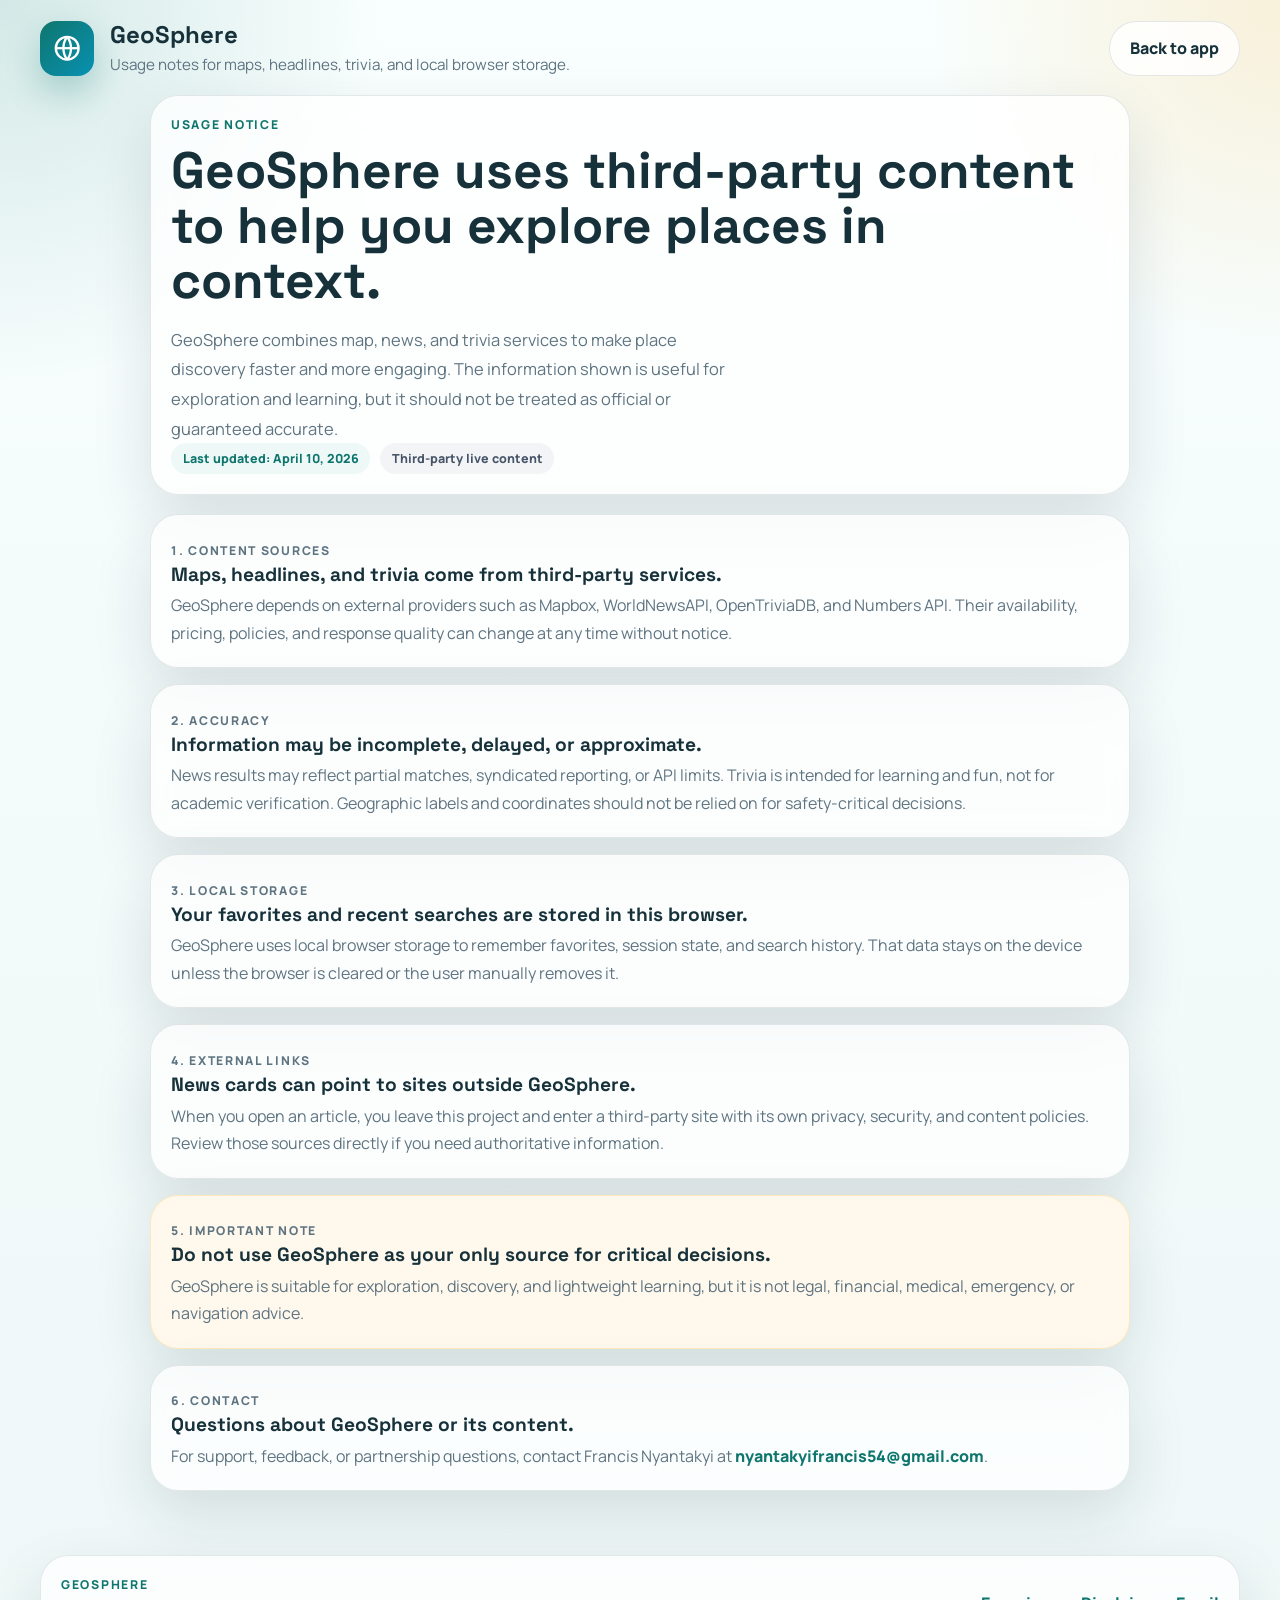
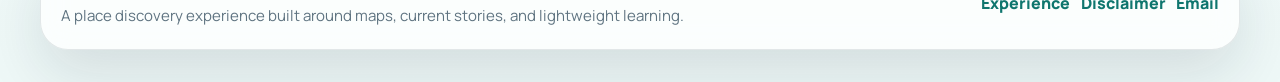
==== commit c4efcd24: "text" ====
--- a/disclaimer.html
+++ b/disclaimer.html
@@ -31,7 +31,7 @@
                 </div>
                 <div>
                     <a href="index.html" class="brand-name">GeoSphere</a>
-                    <p class="brand-tagline">Disclaimer and usage notes for this portfolio project.</p>
+                    <p class="brand-tagline">Usage notes for maps, headlines, trivia, and local browser storage.</p>
                 </div>
             </div>
 
@@ -40,16 +40,16 @@
 
         <main class="legal-page">
             <section class="panel legal-hero">
-                <p class="eyebrow">Project Notice</p>
-                <h1>GeoSphere uses third-party content and should be treated as a portfolio demo.</h1>
+                <p class="eyebrow">Usage Notice</p>
+                <h1>GeoSphere uses third-party content to help you explore places in context.</h1>
                 <p class="hero-text">
-                    GeoSphere combines map, news, and trivia APIs to demonstrate front-end product design and integration work.
+                    GeoSphere combines map, news, and trivia services to make place discovery faster and more engaging.
                     The information shown is useful for exploration and learning, but it should not be treated as official or
                     guaranteed accurate.
                 </p>
                 <div class="legal-meta">
                     <span class="pill">Last updated: April 10, 2026</span>
-                    <span class="pill pill-muted">Educational and portfolio use</span>
+                    <span class="pill pill-muted">Third-party live content</span>
                 </div>
             </section>
 
@@ -93,18 +93,18 @@
 
                 <article class="panel legal-card legal-alert">
                     <p class="eyebrow">5. Important Note</p>
-                    <h2>Do not use GeoSphere as a sole source for critical decisions.</h2>
+                    <h2>Do not use GeoSphere as your only source for critical decisions.</h2>
                     <p>
-                        This project is presented as a front-end portfolio piece. It is suitable for exploration, demos, and
-                        product discussion, but it is not legal, financial, medical, emergency, or navigation advice.
+                        GeoSphere is suitable for exploration, discovery, and lightweight learning, but it is not legal,
+                        financial, medical, emergency, or navigation advice.
                     </p>
                 </article>
 
                 <article class="panel legal-card">
                     <p class="eyebrow">6. Contact</p>
-                    <h2>Questions about the project or its implementation.</h2>
+                    <h2>Questions about GeoSphere or its content.</h2>
                     <p>
-                        For project questions, collaboration, or feedback, contact Francis Nyantakyi at
+                        For support, feedback, or partnership questions, contact Francis Nyantakyi at
                         <a href="mailto:nyantakyifrancis54@gmail.com" class="back-link">nyantakyifrancis54@gmail.com</a>.
                     </p>
                 </article>
@@ -116,7 +116,7 @@
                 <div>
                     <p class="eyebrow">GeoSphere</p>
                     <p class="small-copy">
-                        A portfolio project focused on geospatial discovery, API orchestration, and thoughtful front-end polish.
+                        A place discovery experience built around maps, current stories, and lightweight learning.
                     </p>
                 </div>
                 <div class="footer-links">
